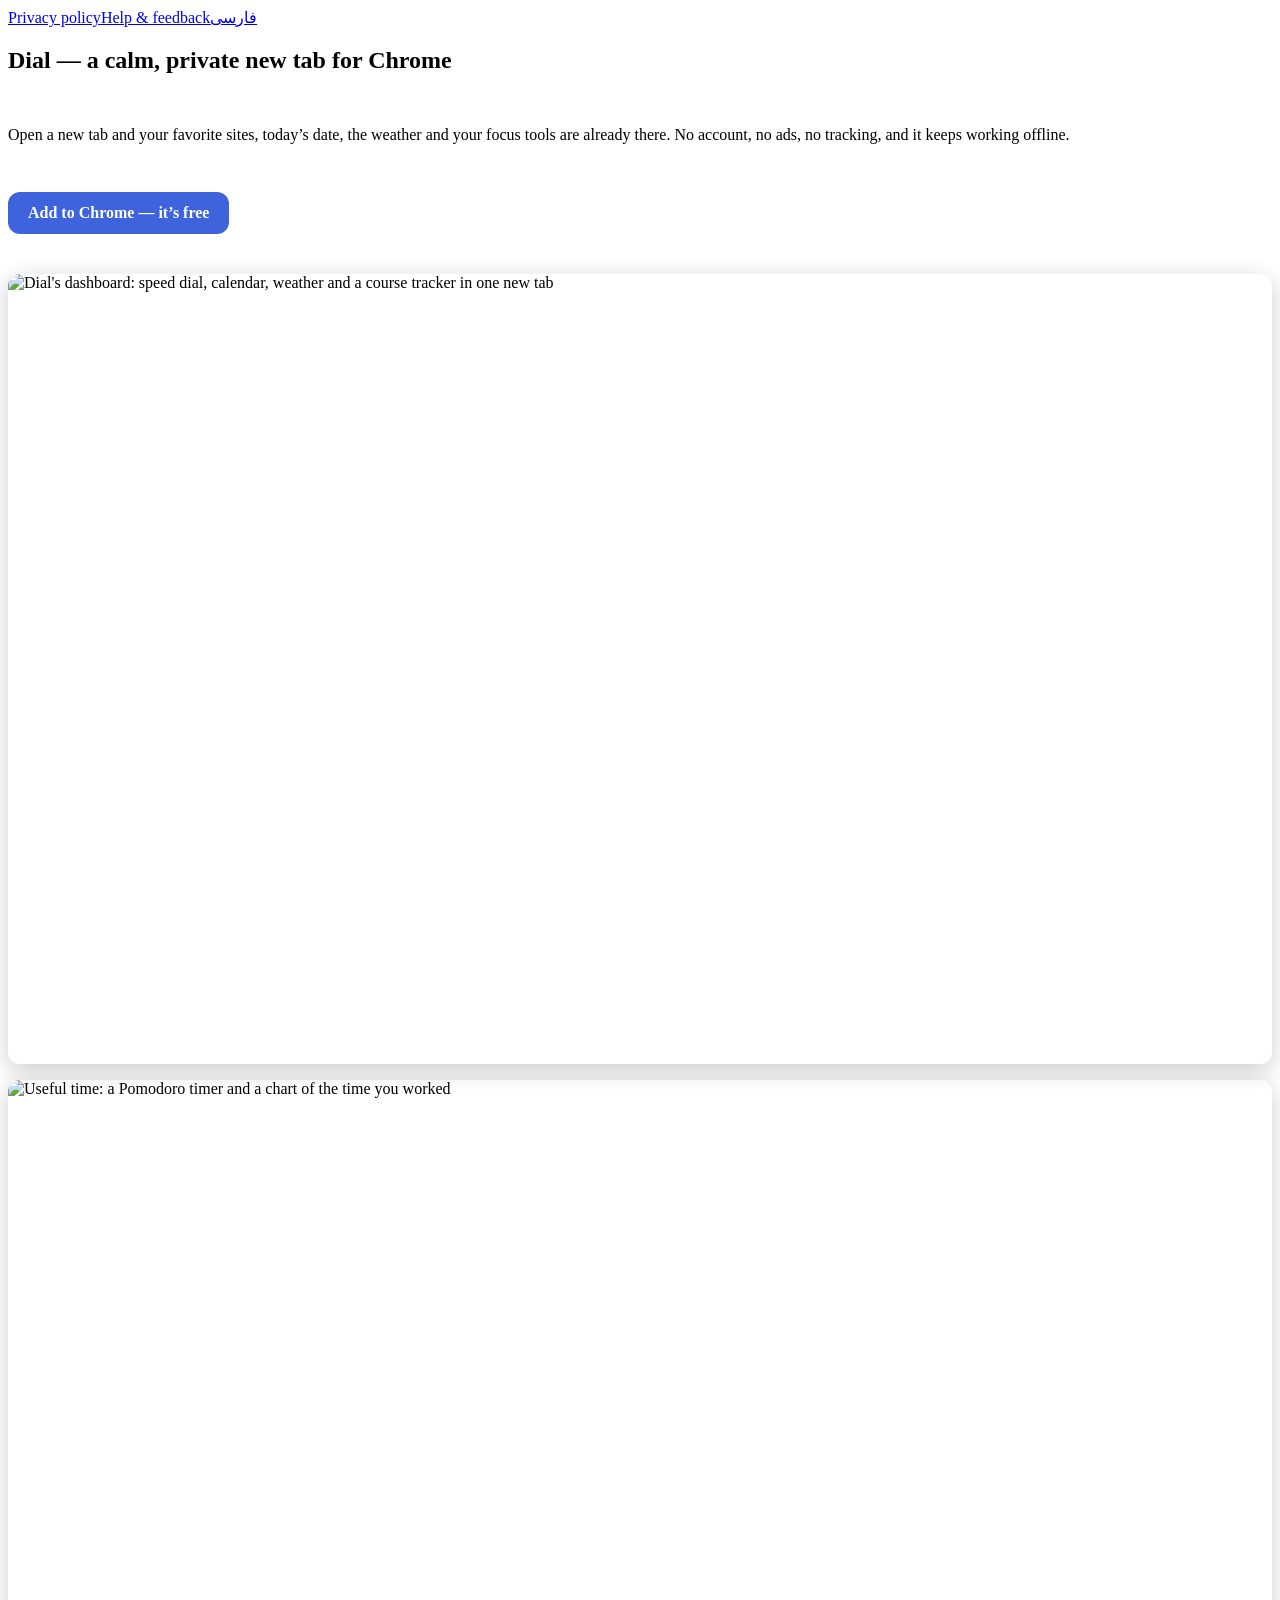
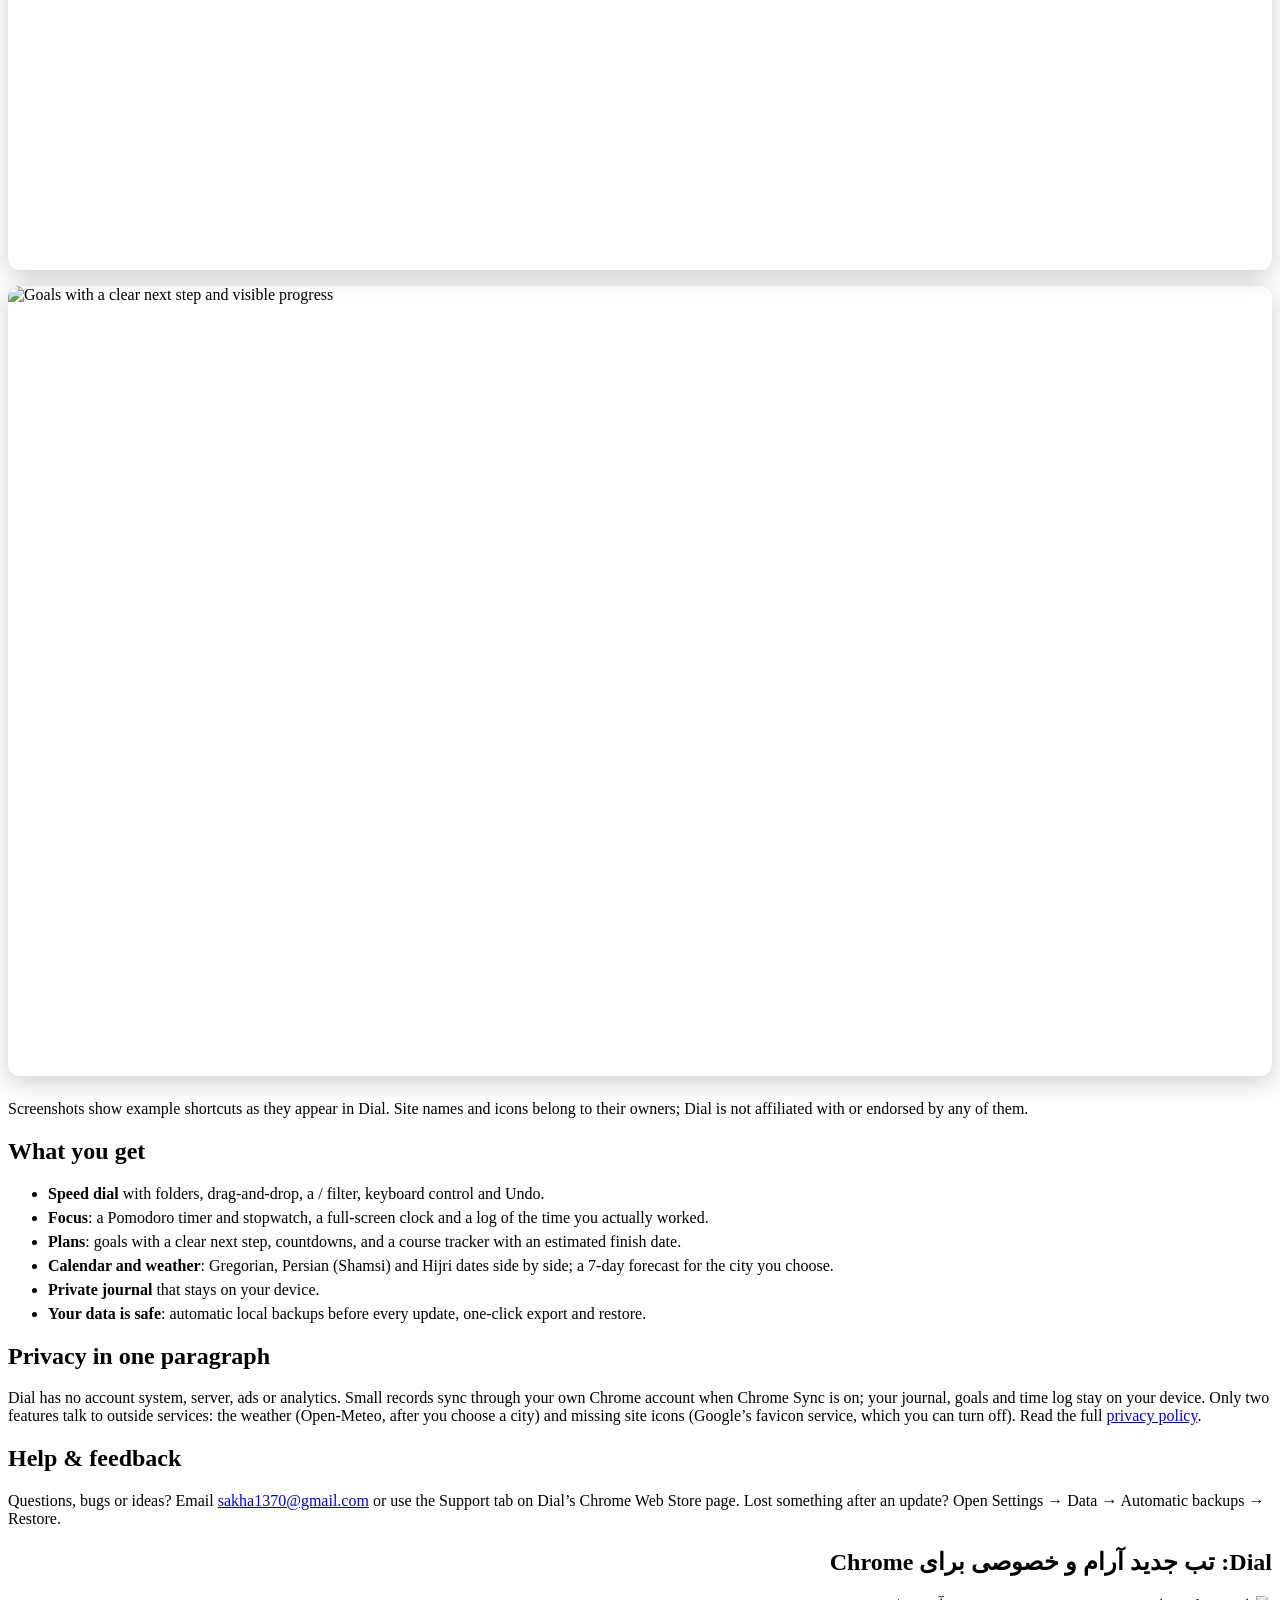
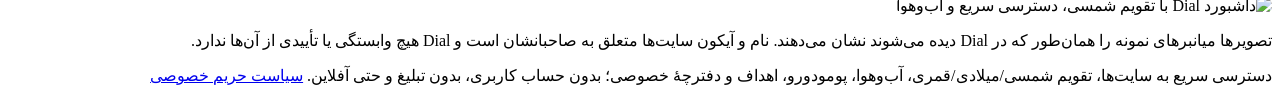
==== index.html @ 86fedadc "Add files via upload" ====
<!doctype html>
<html lang="en"><head><meta charset="utf-8"><meta name="viewport" content="width=device-width, initial-scale=1">
<title>Dial — a calm, private new tab dashboard for Chrome</title>
<meta name="description" content="Dial turns Chrome's new tab into a calm personal dashboard: speed dial, calendar, weather, focus timer, goals and a private journal. No account, no ads, works offline.">
<link rel="stylesheet" href="help.css">
<style>
  .hero { display: grid; gap: 16px; margin-bottom: 8px; }
  .cta { display: inline-block; padding: 12px 20px; border-radius: 12px; background: #3e63dd; color: #fff; font-weight: 600; text-decoration: none; }
  .shots { display: grid; gap: 16px; margin: 24px 0; }
  .shots img { width: 100%; height: auto; border-radius: 12px; box-shadow: 0 6px 24px #0003; }
  ul.features li { margin-bottom: 6px; }
</style></head>
<body><main>
<nav><a href="privacy.html">Privacy policy</a><a href="#help">Help & feedback</a><a href="#fa" lang="fa">فارسی</a></nav>
<section class="hero">
  <h1>Dial — a calm, private new tab for Chrome</h1>
  <p>Open a new tab and your favorite sites, today’s date, the weather and your focus tools are already there. No account, no ads, no tracking, and it keeps working offline.</p>
  <!-- Replace the link below with Dial's Chrome Web Store URL once it is published. -->
  <p><a class="cta" id="install" href="https://chromewebstore.google.com/">Add to Chrome — it’s free</a></p>
</section>
<div class="shots">
  <img src="assets/en/01-dashboard.png" width="1280" height="800" alt="Dial's dashboard: speed dial, calendar, weather and a course tracker in one new tab">
  <img src="assets/en/03-useful-time.png" width="1280" height="800" alt="Useful time: a Pomodoro timer and a chart of the time you worked">
  <img src="assets/en/05-goals.png" width="1280" height="800" alt="Goals with a clear next step and visible progress">
</div>
<p class="muted">Screenshots show example shortcuts as they appear in Dial. Site names and icons belong to their owners; Dial is not affiliated with or endorsed by any of them.</p>
<h2>What you get</h2>
<ul class="features">
  <li><strong>Speed dial</strong> with folders, drag-and-drop, a / filter, keyboard control and Undo.</li>
  <li><strong>Focus</strong>: a Pomodoro timer and stopwatch, a full-screen clock and a log of the time you actually worked.</li>
  <li><strong>Plans</strong>: goals with a clear next step, countdowns, and a course tracker with an estimated finish date.</li>
  <li><strong>Calendar and weather</strong>: Gregorian, Persian (Shamsi) and Hijri dates side by side; a 7-day forecast for the city you choose.</li>
  <li><strong>Private journal</strong> that stays on your device.</li>
  <li><strong>Your data is safe</strong>: automatic local backups before every update, one-click export and restore.</li>
</ul>
<h2>Privacy in one paragraph</h2>
<p>Dial has no account system, server, ads or analytics. Small records sync through your own Chrome account when Chrome Sync is on; your journal, goals and time log stay on your device. Only two features talk to outside services: the weather (Open-Meteo, after you choose a city) and missing site icons (Google’s favicon service, which you can turn off). Read the full <a href="privacy.html">privacy policy</a>.</p>
<h2 id="help">Help & feedback</h2>
<p>Questions, bugs or ideas? Email <a href="mailto:sakha1370@gmail.com">sakha1370@gmail.com</a> or use the Support tab on Dial’s Chrome Web Store page. Lost something after an update? Open Settings → Data → Automatic backups → Restore.</p>
<section id="fa" lang="fa" dir="rtl">
<h2>Dial: تب جدید آرام و خصوصی برای Chrome</h2>
<p><img src="assets/fa/01-dashboard.png" width="1280" height="800" alt="داشبورد Dial با تقویم شمسی، دسترسی سریع و آب‌وهوا" style="width:100%;height:auto;border-radius:12px"></p>
<p class="muted">تصویرها میانبرهای نمونه را همان‌طور که در Dial دیده می‌شوند نشان می‌دهند. نام و آیکون سایت‌ها متعلق به صاحبانشان است و Dial هیچ وابستگی یا تأییدی از آن‌ها ندارد.</p>
<p>دسترسی سریع به سایت‌ها، تقویم شمسی/میلادی/قمری، آب‌وهوا، پومودورو، اهداف و دفترچهٔ خصوصی؛ بدون حساب کاربری، بدون تبلیغ و حتی آفلاین. <a href="privacy.html#fa">سیاست حریم خصوصی</a></p>
</section>
</main></body></html>
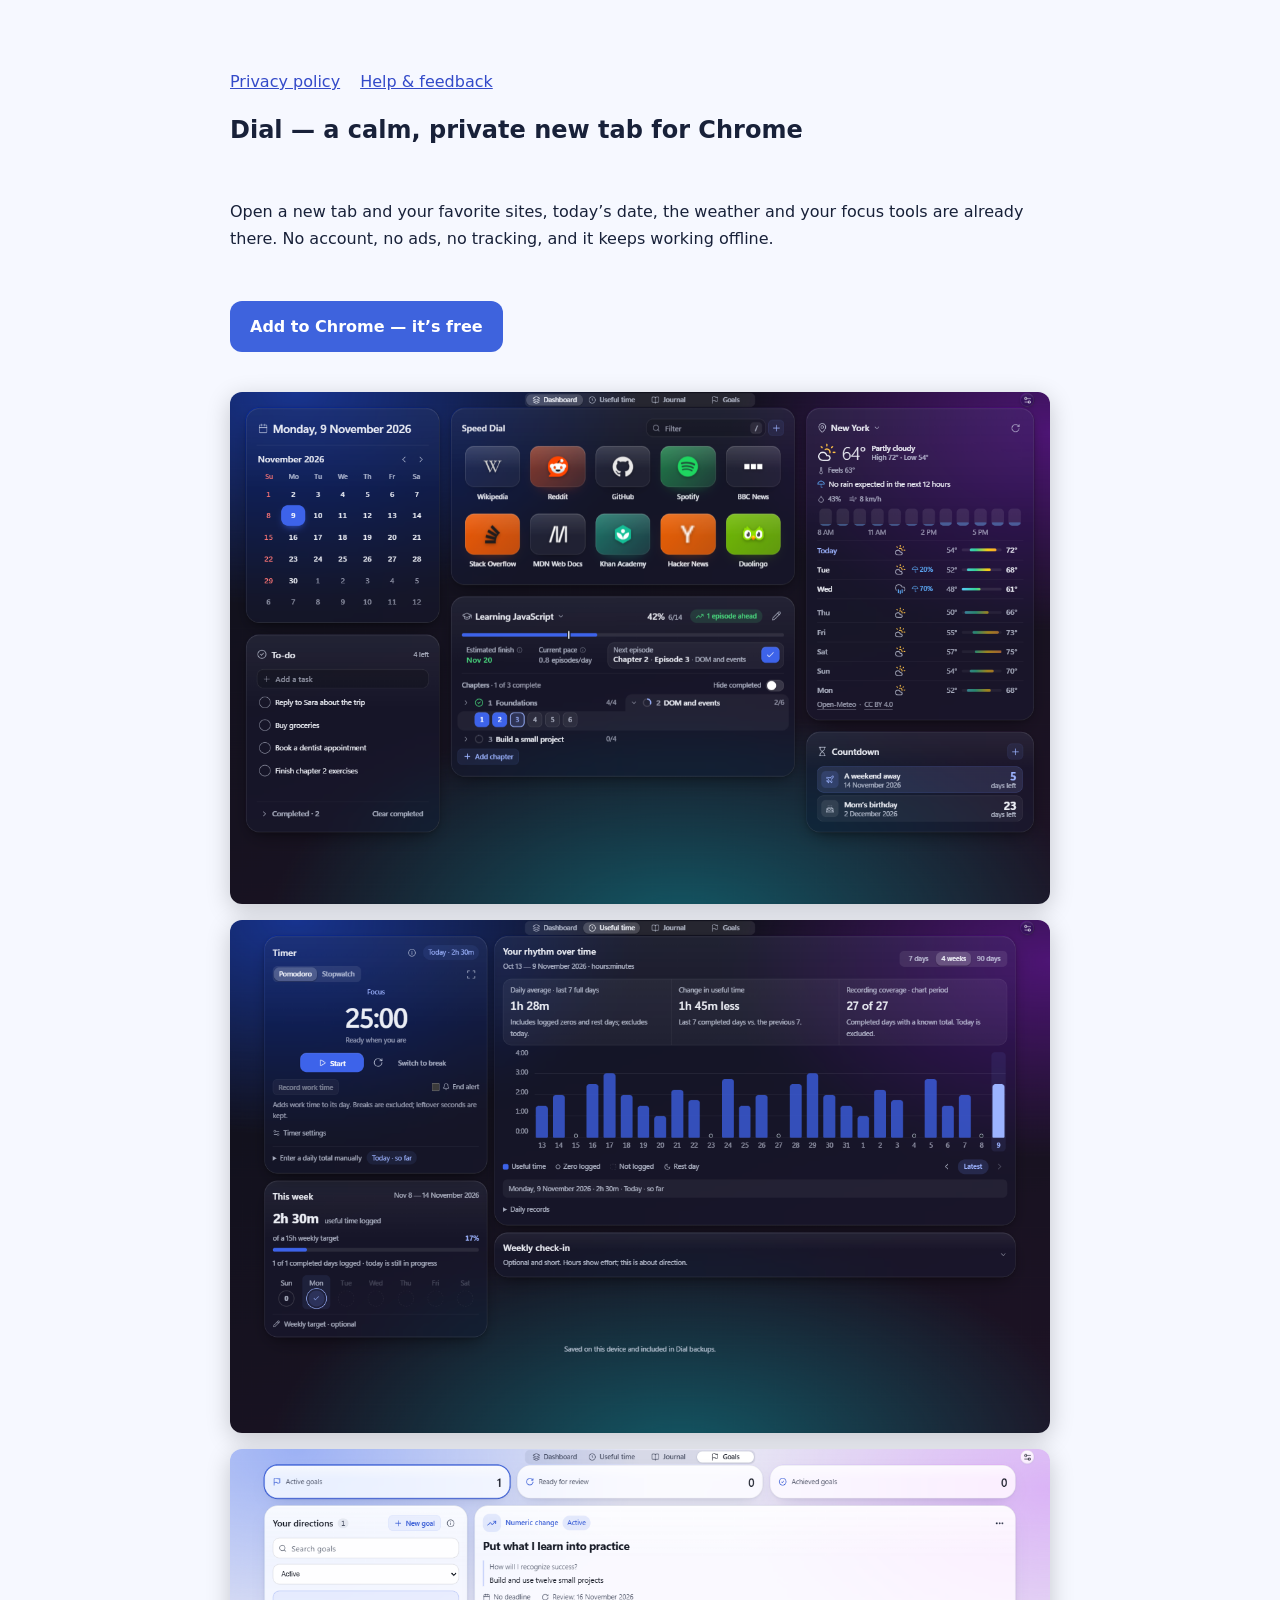
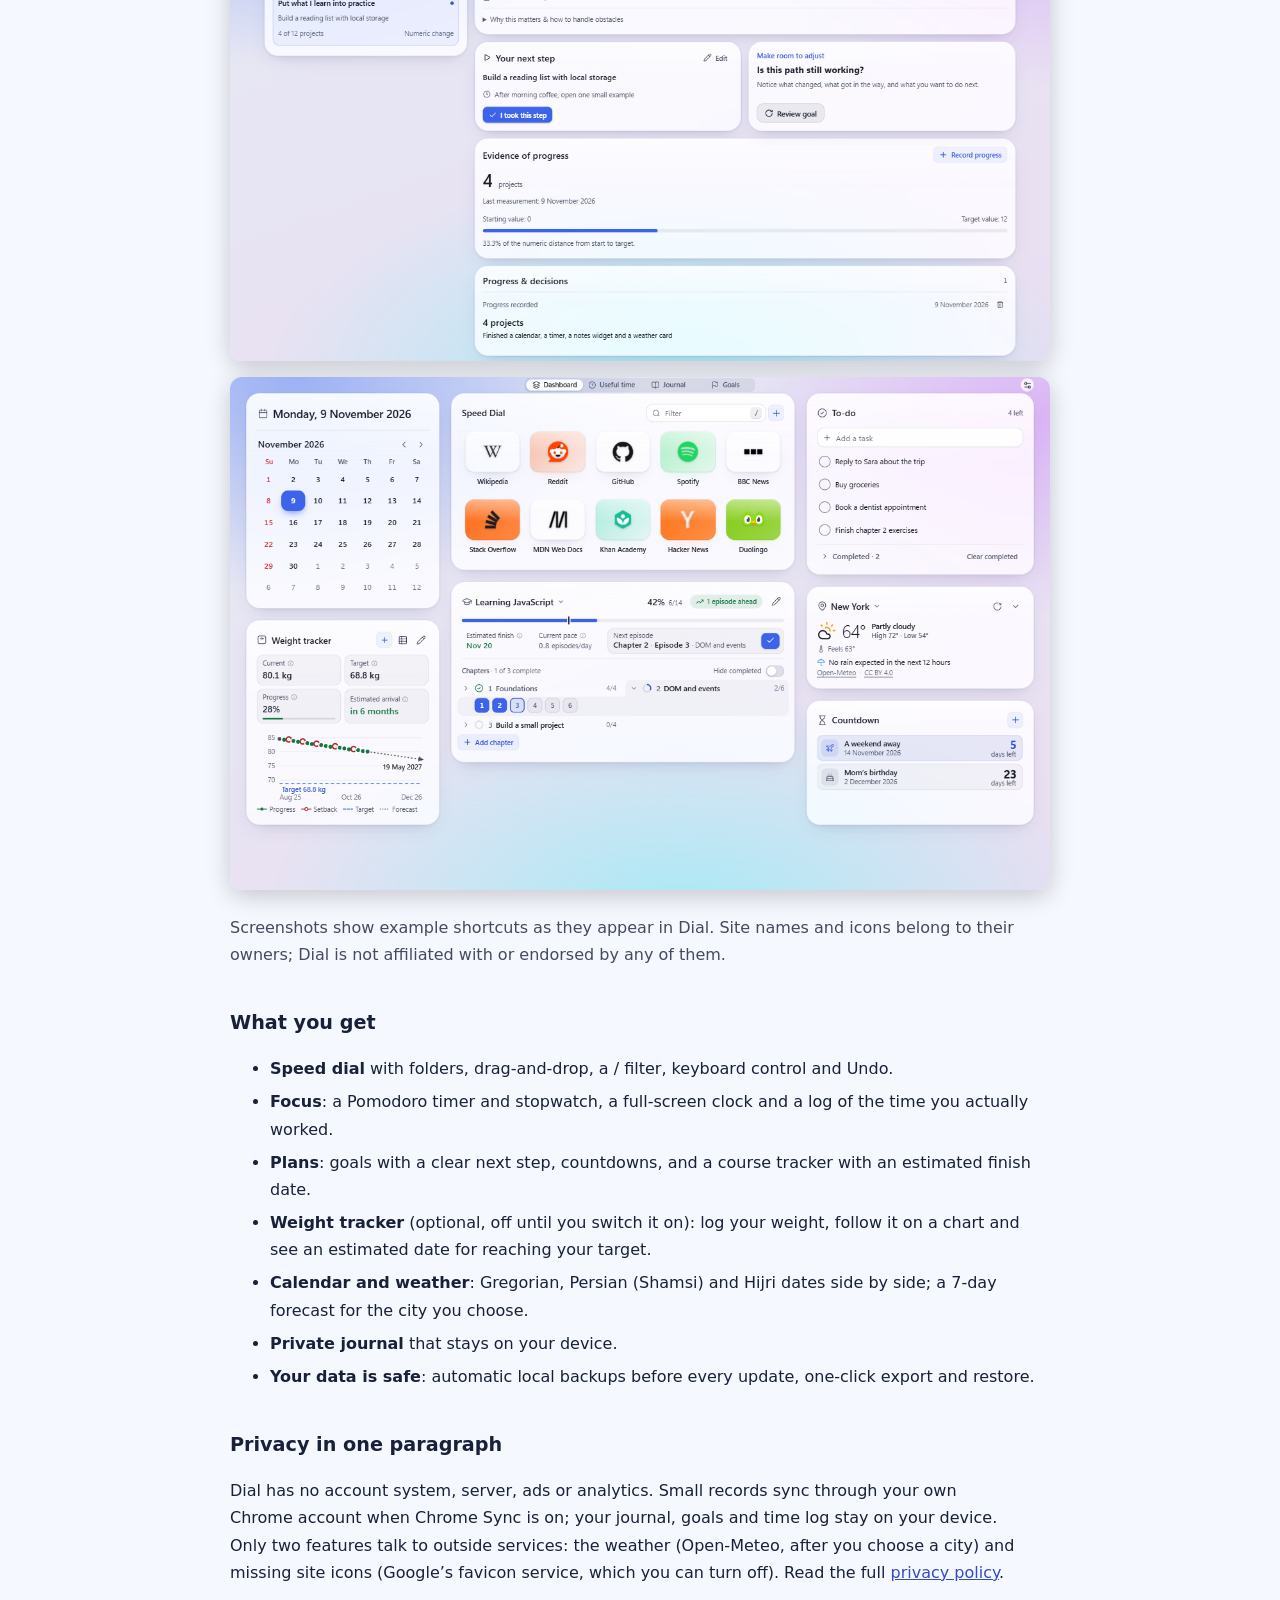
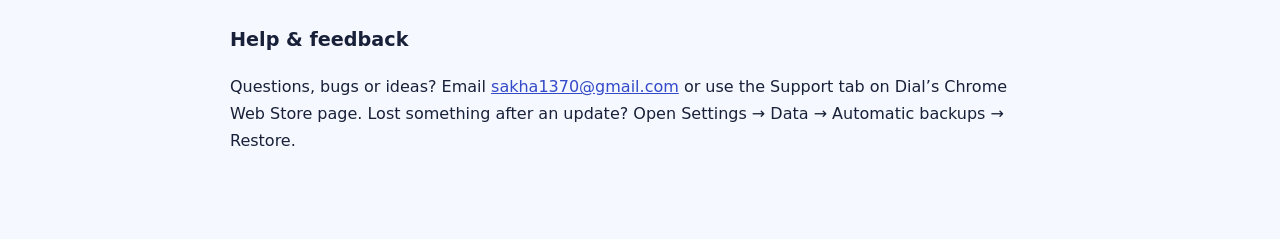
==== commit 31d6807d: "Add files via upload" ====
--- a/index.html
+++ b/index.html
@@ -11,7 +11,7 @@
   ul.features li { margin-bottom: 6px; }
 </style></head>
 <body><main>
-<nav><a href="privacy.html">Privacy policy</a><a href="#help">Help & feedback</a><a href="#fa" lang="fa">فارسی</a></nav>
+<nav><a href="privacy.html">Privacy policy</a><a href="#help">Help & feedback</a></nav>
 <section class="hero">
   <h1>Dial — a calm, private new tab for Chrome</h1>
   <p>Open a new tab and your favorite sites, today’s date, the weather and your focus tools are already there. No account, no ads, no tracking, and it keeps working offline.</p>
@@ -22,6 +22,7 @@
   <img src="assets/en/01-dashboard.png" width="1280" height="800" alt="Dial's dashboard: speed dial, calendar, weather and a course tracker in one new tab">
   <img src="assets/en/03-useful-time.png" width="1280" height="800" alt="Useful time: a Pomodoro timer and a chart of the time you worked">
   <img src="assets/en/05-goals.png" width="1280" height="800" alt="Goals with a clear next step and visible progress">
+  <img src="assets/en/06-weight.png" width="1280" height="800" alt="The optional weight tracker on the dashboard: current weight, target, progress and a chart with an estimated arrival date">
 </div>
 <p class="muted">Screenshots show example shortcuts as they appear in Dial. Site names and icons belong to their owners; Dial is not affiliated with or endorsed by any of them.</p>
 <h2>What you get</h2>
@@ -29,6 +30,7 @@
   <li><strong>Speed dial</strong> with folders, drag-and-drop, a / filter, keyboard control and Undo.</li>
   <li><strong>Focus</strong>: a Pomodoro timer and stopwatch, a full-screen clock and a log of the time you actually worked.</li>
   <li><strong>Plans</strong>: goals with a clear next step, countdowns, and a course tracker with an estimated finish date.</li>
+  <li><strong>Weight tracker</strong> (optional, off until you switch it on): log your weight, follow it on a chart and see an estimated date for reaching your target.</li>
   <li><strong>Calendar and weather</strong>: Gregorian, Persian (Shamsi) and Hijri dates side by side; a 7-day forecast for the city you choose.</li>
   <li><strong>Private journal</strong> that stays on your device.</li>
   <li><strong>Your data is safe</strong>: automatic local backups before every update, one-click export and restore.</li>
@@ -37,10 +39,4 @@
 <p>Dial has no account system, server, ads or analytics. Small records sync through your own Chrome account when Chrome Sync is on; your journal, goals and time log stay on your device. Only two features talk to outside services: the weather (Open-Meteo, after you choose a city) and missing site icons (Google’s favicon service, which you can turn off). Read the full <a href="privacy.html">privacy policy</a>.</p>
 <h2 id="help">Help & feedback</h2>
 <p>Questions, bugs or ideas? Email <a href="mailto:sakha1370@gmail.com">sakha1370@gmail.com</a> or use the Support tab on Dial’s Chrome Web Store page. Lost something after an update? Open Settings → Data → Automatic backups → Restore.</p>
-<section id="fa" lang="fa" dir="rtl">
-<h2>Dial: تب جدید آرام و خصوصی برای Chrome</h2>
-<p><img src="assets/fa/01-dashboard.png" width="1280" height="800" alt="داشبورد Dial با تقویم شمسی، دسترسی سریع و آب‌وهوا" style="width:100%;height:auto;border-radius:12px"></p>
-<p class="muted">تصویرها میانبرهای نمونه را همان‌طور که در Dial دیده می‌شوند نشان می‌دهند. نام و آیکون سایت‌ها متعلق به صاحبانشان است و Dial هیچ وابستگی یا تأییدی از آن‌ها ندارد.</p>
-<p>دسترسی سریع به سایت‌ها، تقویم شمسی/میلادی/قمری، آب‌وهوا، پومودورو، اهداف و دفترچهٔ خصوصی؛ بدون حساب کاربری، بدون تبلیغ و حتی آفلاین. <a href="privacy.html#fa">سیاست حریم خصوصی</a></p>
-</section>
 </main></body></html>
--- a/help.css
+++ b/help.css
@@ -0,0 +1,12 @@
+:root { color-scheme: light dark; font: 16px/1.7 system-ui, sans-serif; }
+body { margin: 0; background: light-dark(#f6f8ff, #141825); color: light-dark(#182139, #e4eaff); }
+main { max-width: 820px; margin: 40px auto; padding: 28px; }
+h1 { line-height: 1.3; } h2 { font-size: 1.2rem; margin-top: 2em; }
+a { color: light-dark(#334ac9, #a6b4ff); } p, li { max-width: 78ch; }
+button, .button { display: inline-block; padding: 10px 16px; border: 1px solid currentColor; border-radius: 10px; background: transparent; color: inherit; font: inherit; cursor: pointer; text-decoration: none; }
+:focus-visible { outline: 3px solid #8296ff; outline-offset: 4px; }
+pre { white-space: pre-wrap; overflow-wrap: anywhere; padding: 16px; border: 1px solid #8888; border-radius: 12px; }
+.hidden { display: none; } .muted { opacity: .8; } nav { display: flex; gap: 20px; flex-wrap: wrap; }
+@font-face { font-family: Vazirmatn; src: url('fonts/Vazirmatn-NL-wght.woff2'); font-display: swap; }
+[lang=fa] { font-family: Vazirmatn, system-ui, sans-serif; }
+@media (max-width: 600px) { main { margin: 0; padding: 24px; } }
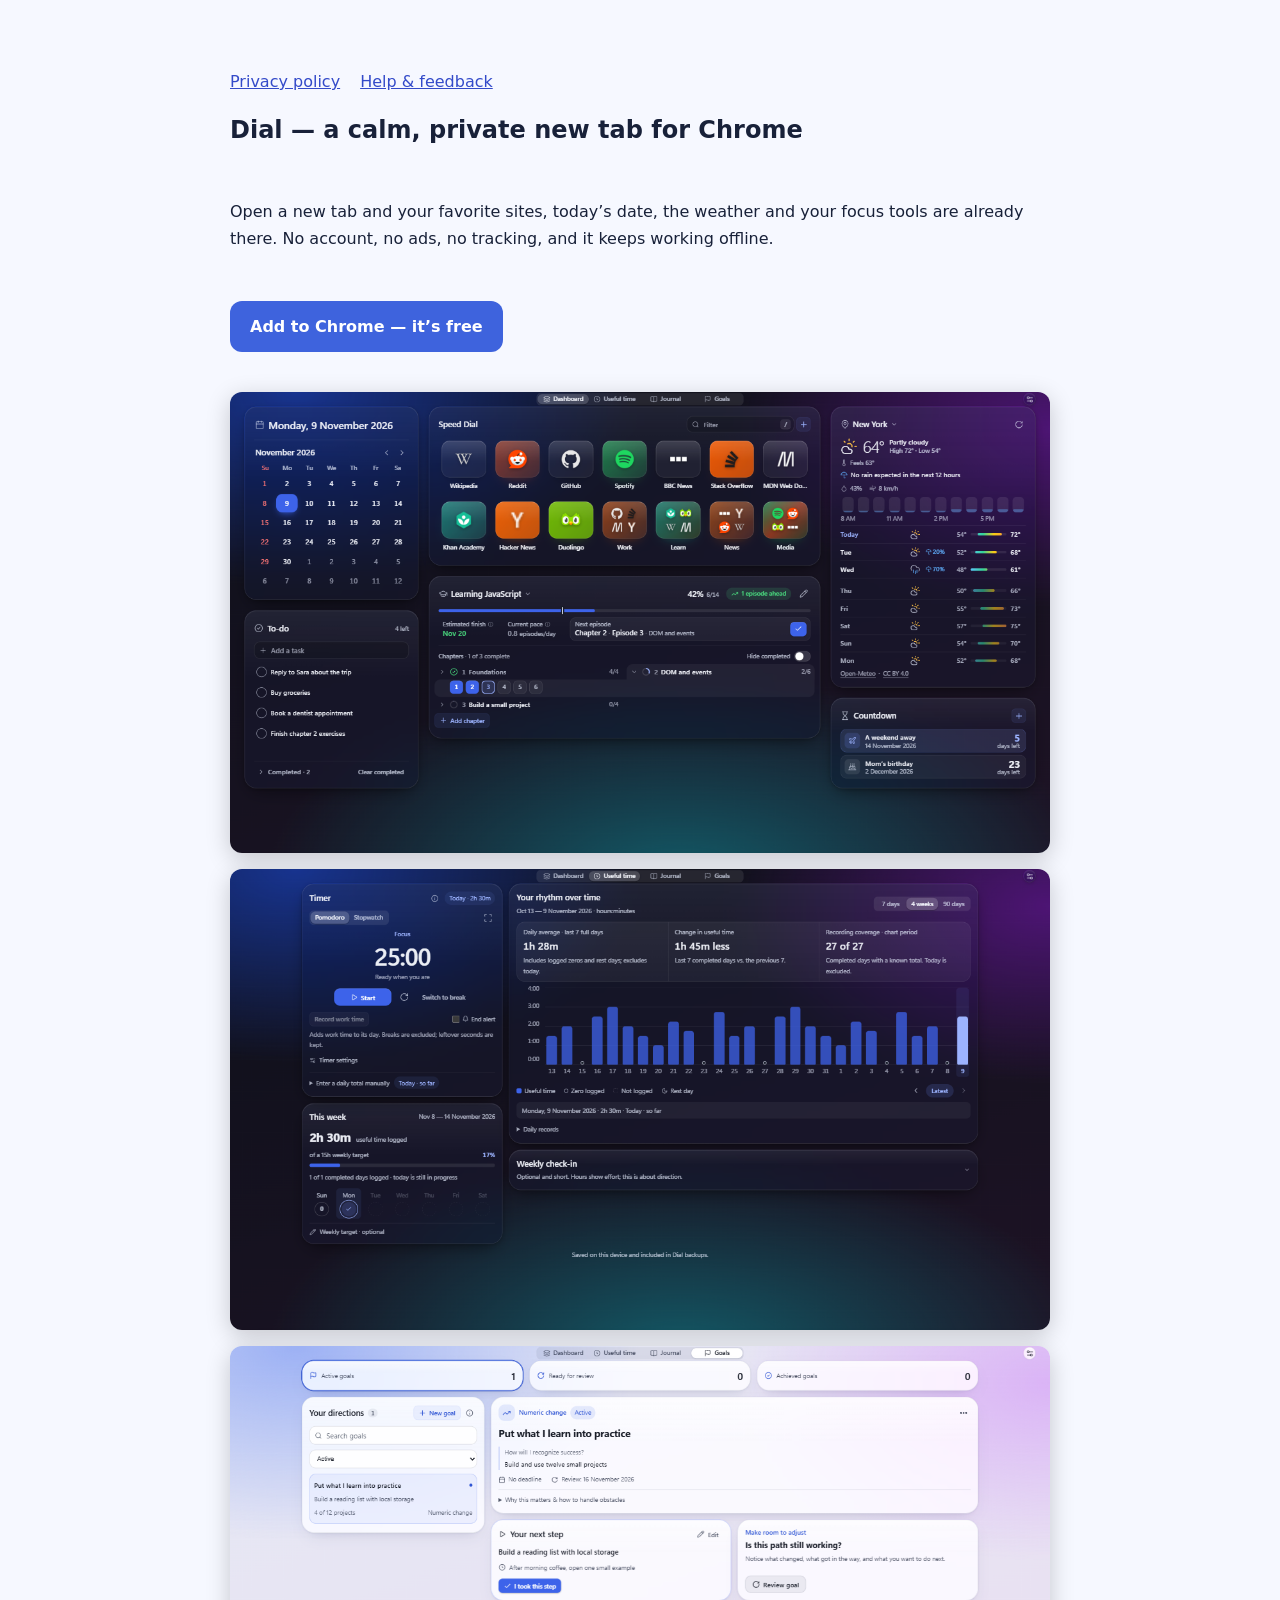
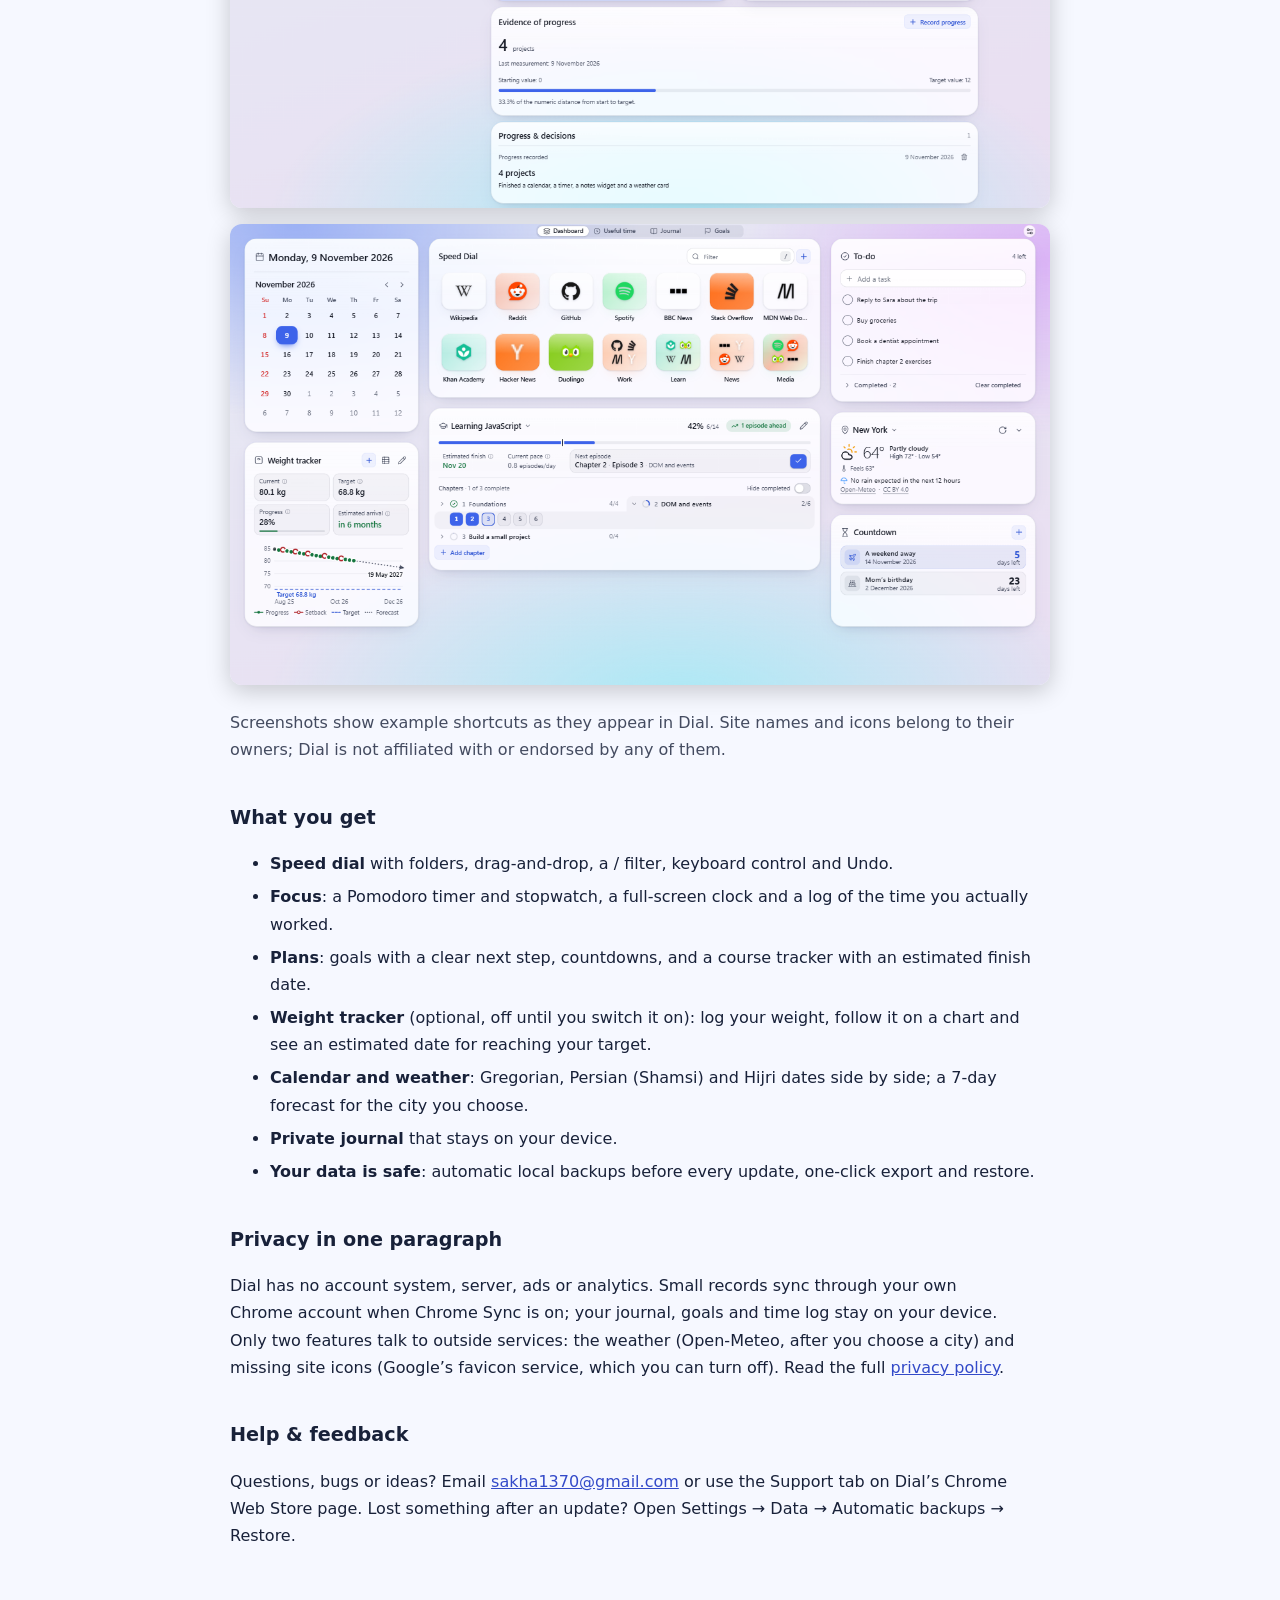
==== commit 918d4f3f: "Add files via upload" ====
--- a/index.html
+++ b/index.html
@@ -19,10 +19,10 @@
   <p><a class="cta" id="install" href="https://chromewebstore.google.com/">Add to Chrome — it’s free</a></p>
 </section>
 <div class="shots">
-  <img src="assets/en/01-dashboard.png" width="1280" height="800" alt="Dial's dashboard: speed dial, calendar, weather and a course tracker in one new tab">
-  <img src="assets/en/03-useful-time.png" width="1280" height="800" alt="Useful time: a Pomodoro timer and a chart of the time you worked">
-  <img src="assets/en/05-goals.png" width="1280" height="800" alt="Goals with a clear next step and visible progress">
-  <img src="assets/en/06-weight.png" width="1280" height="800" alt="The optional weight tracker on the dashboard: current weight, target, progress and a chart with an estimated arrival date">
+  <img src="assets/en/01-dashboard.png" width="1280" height="720" alt="Dial's dashboard: speed dial, calendar, weather and a course tracker in one new tab">
+  <img src="assets/en/03-useful-time.png" width="1280" height="720" alt="Useful time: a Pomodoro timer and a chart of the time you worked">
+  <img src="assets/en/05-goals.png" width="1280" height="720" alt="Goals with a clear next step and visible progress">
+  <img src="assets/en/06-weight.png" width="1280" height="720" alt="The optional weight tracker on the dashboard: current weight, target, progress and a chart with an estimated arrival date">
 </div>
 <p class="muted">Screenshots show example shortcuts as they appear in Dial. Site names and icons belong to their owners; Dial is not affiliated with or endorsed by any of them.</p>
 <h2>What you get</h2>
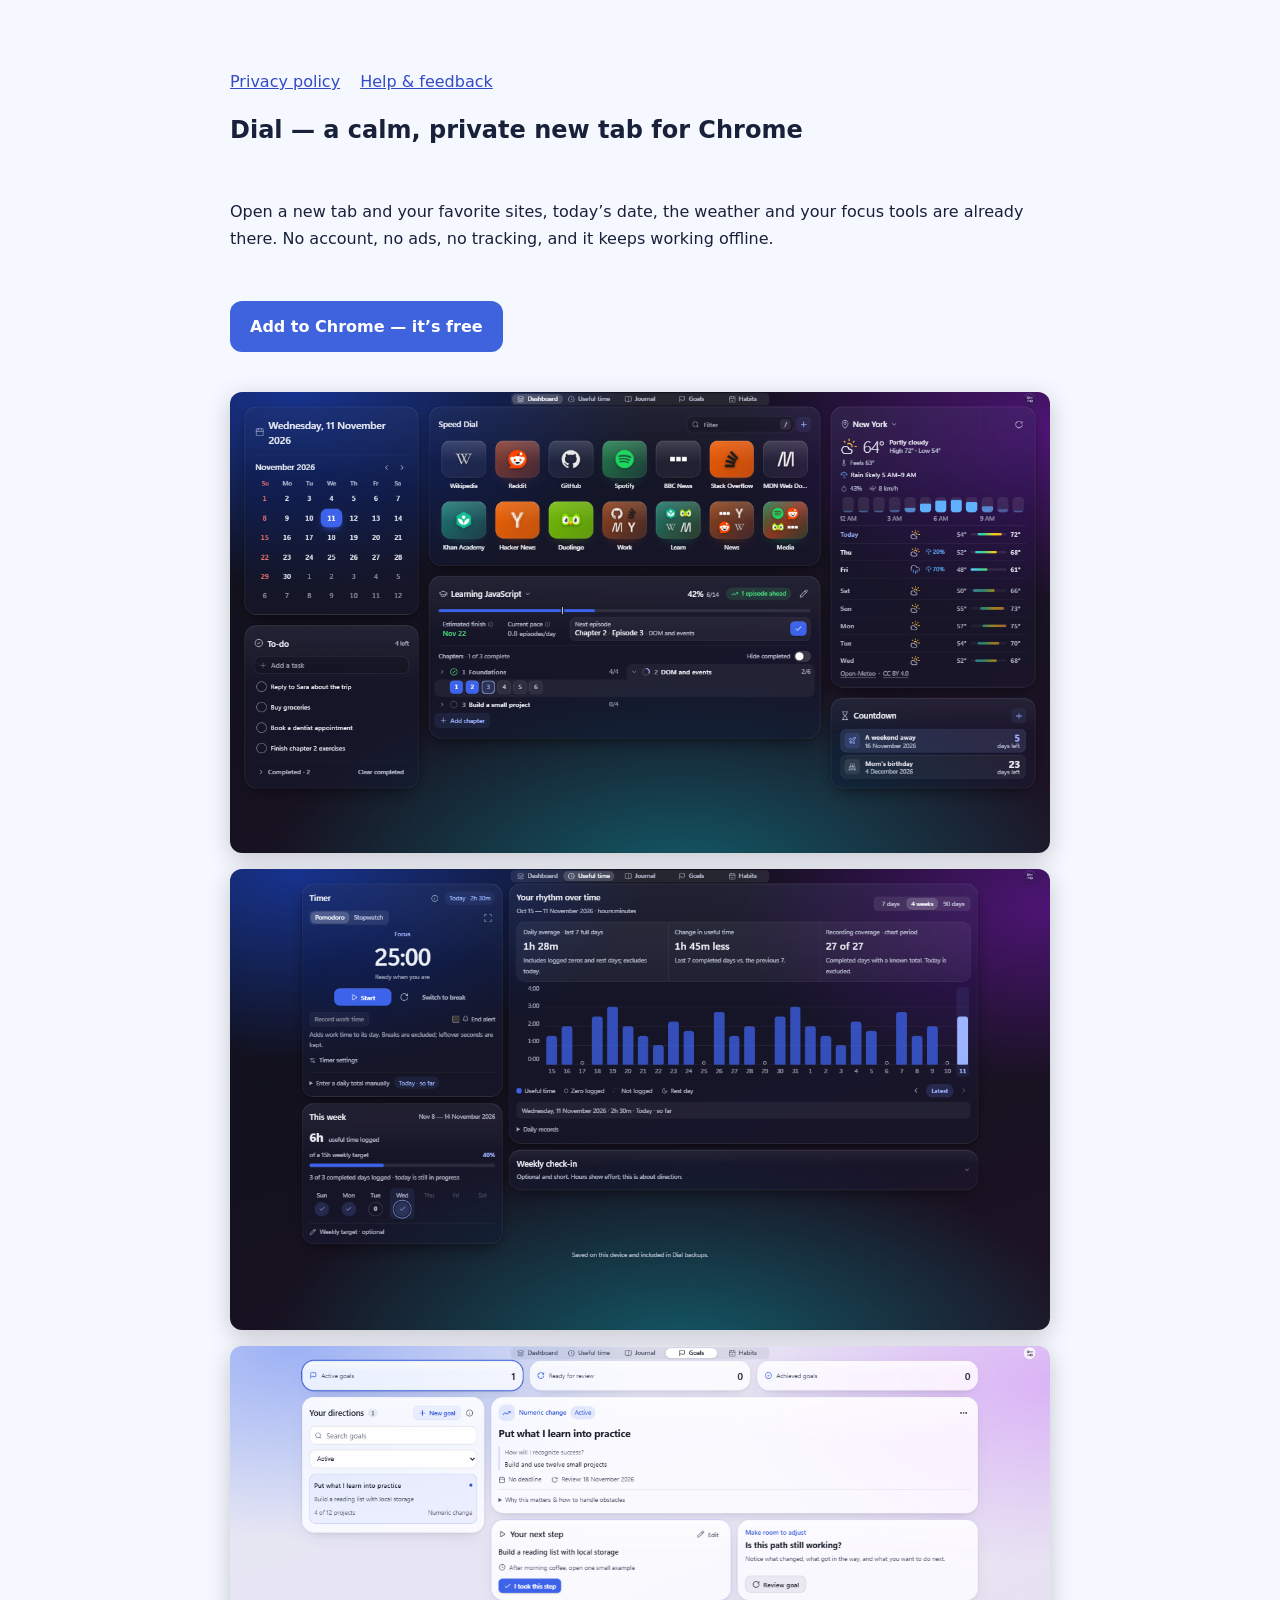
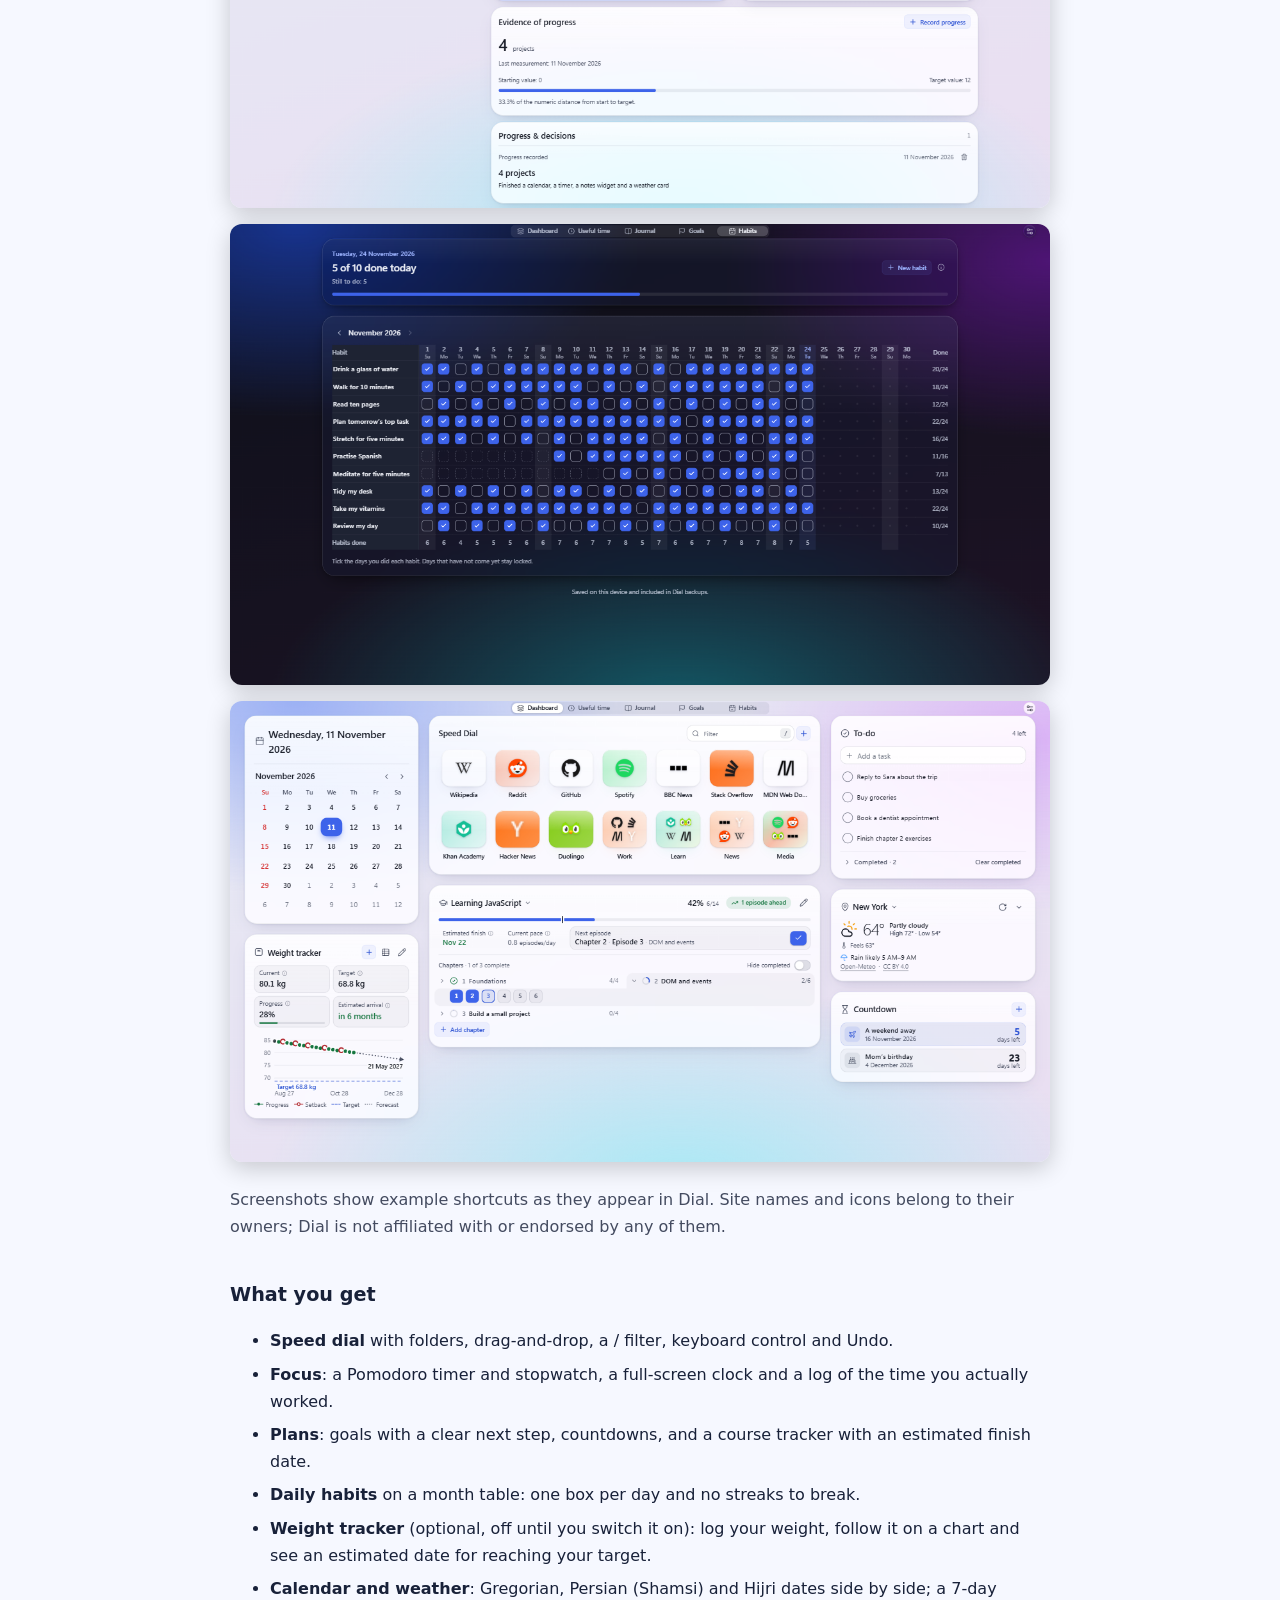
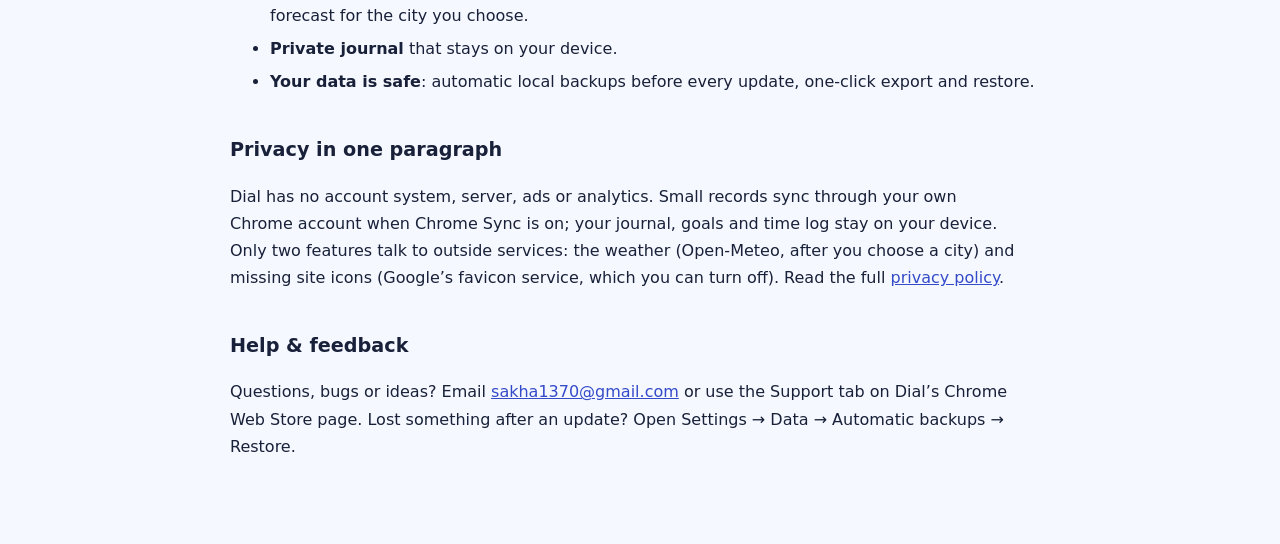
==== commit 6f543c8c: "Add files via upload" ====
--- a/index.html
+++ b/index.html
@@ -22,6 +22,7 @@
   <img src="assets/en/01-dashboard.png" width="1280" height="720" alt="Dial's dashboard: speed dial, calendar, weather and a course tracker in one new tab">
   <img src="assets/en/03-useful-time.png" width="1280" height="720" alt="Useful time: a Pomodoro timer and a chart of the time you worked">
   <img src="assets/en/05-goals.png" width="1280" height="720" alt="Goals with a clear next step and visible progress">
+  <img src="assets/en/07-habits.png" width="1280" height="720" alt="Habits: a month table with a box for each day, and no streaks to break">
   <img src="assets/en/06-weight.png" width="1280" height="720" alt="The optional weight tracker on the dashboard: current weight, target, progress and a chart with an estimated arrival date">
 </div>
 <p class="muted">Screenshots show example shortcuts as they appear in Dial. Site names and icons belong to their owners; Dial is not affiliated with or endorsed by any of them.</p>
@@ -30,6 +31,7 @@
   <li><strong>Speed dial</strong> with folders, drag-and-drop, a / filter, keyboard control and Undo.</li>
   <li><strong>Focus</strong>: a Pomodoro timer and stopwatch, a full-screen clock and a log of the time you actually worked.</li>
   <li><strong>Plans</strong>: goals with a clear next step, countdowns, and a course tracker with an estimated finish date.</li>
+  <li><strong>Daily habits</strong> on a month table: one box per day and no streaks to break.</li>
   <li><strong>Weight tracker</strong> (optional, off until you switch it on): log your weight, follow it on a chart and see an estimated date for reaching your target.</li>
   <li><strong>Calendar and weather</strong>: Gregorian, Persian (Shamsi) and Hijri dates side by side; a 7-day forecast for the city you choose.</li>
   <li><strong>Private journal</strong> that stays on your device.</li>
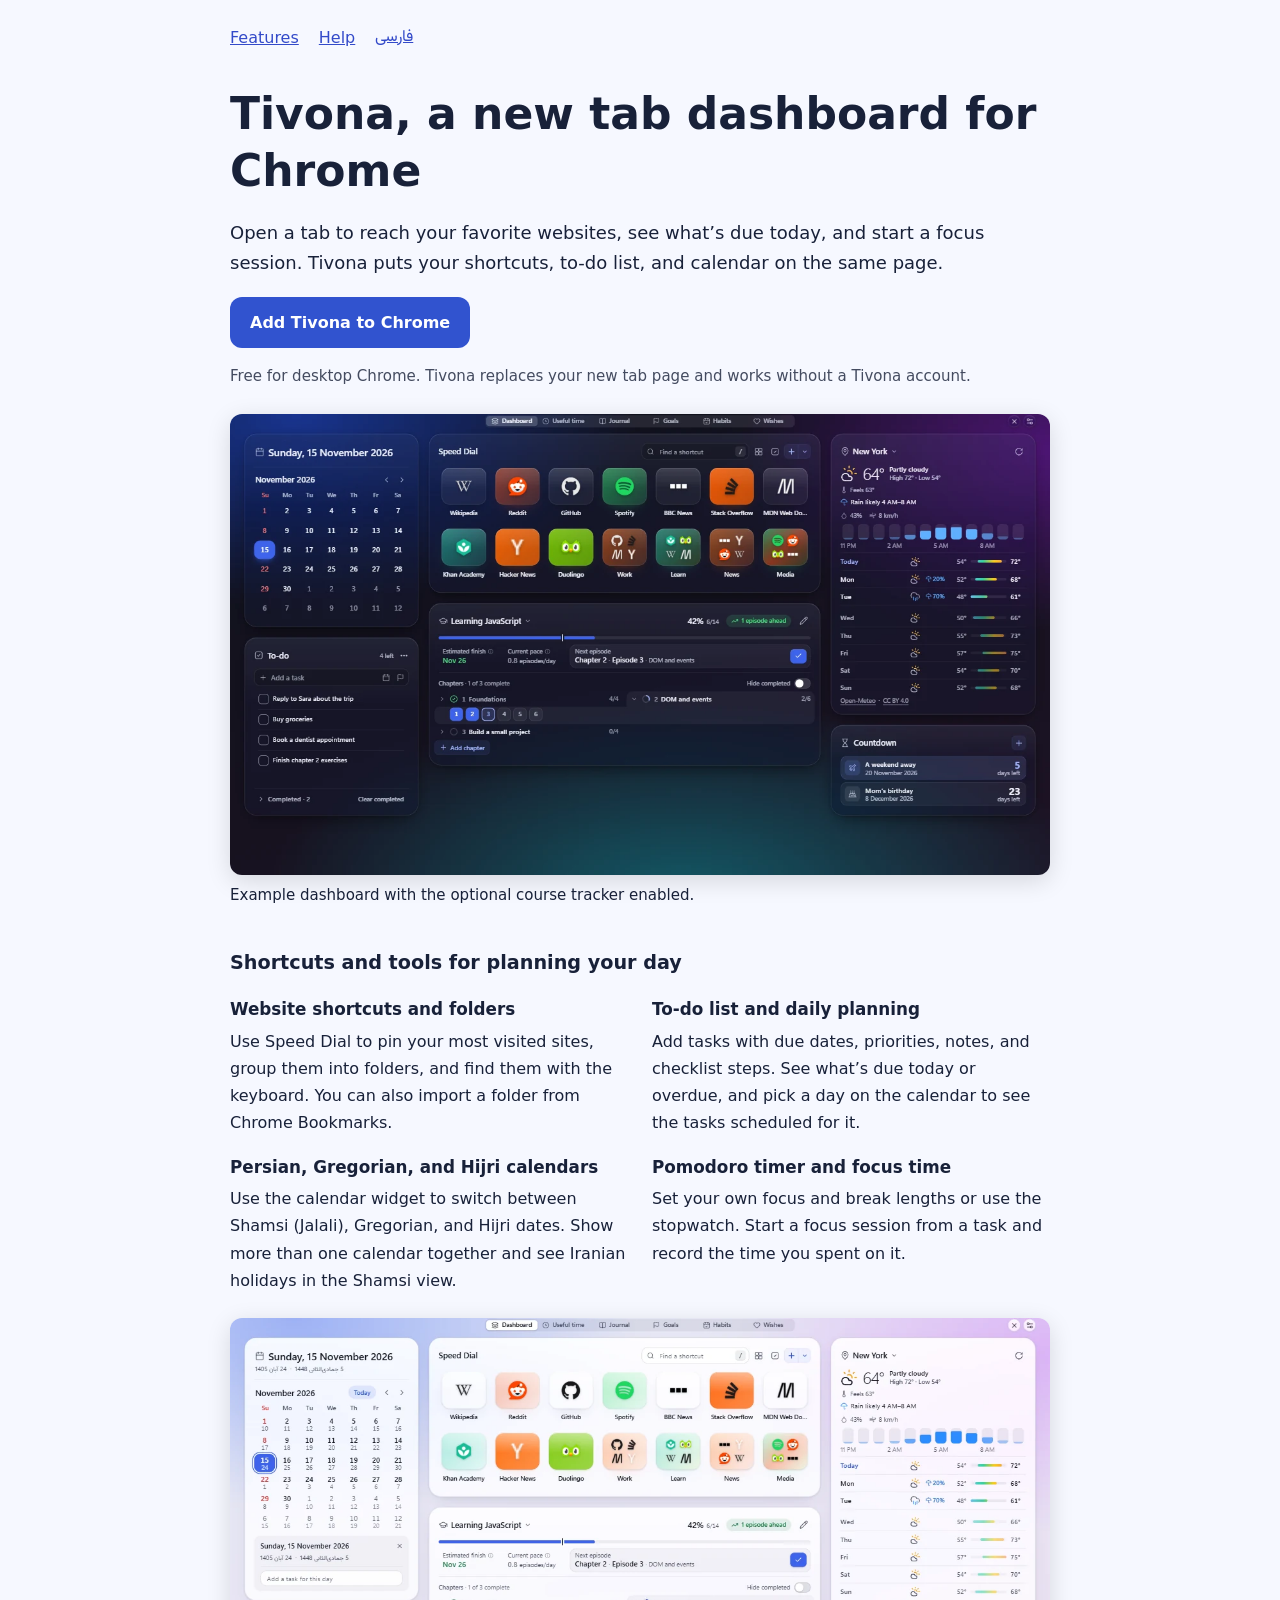
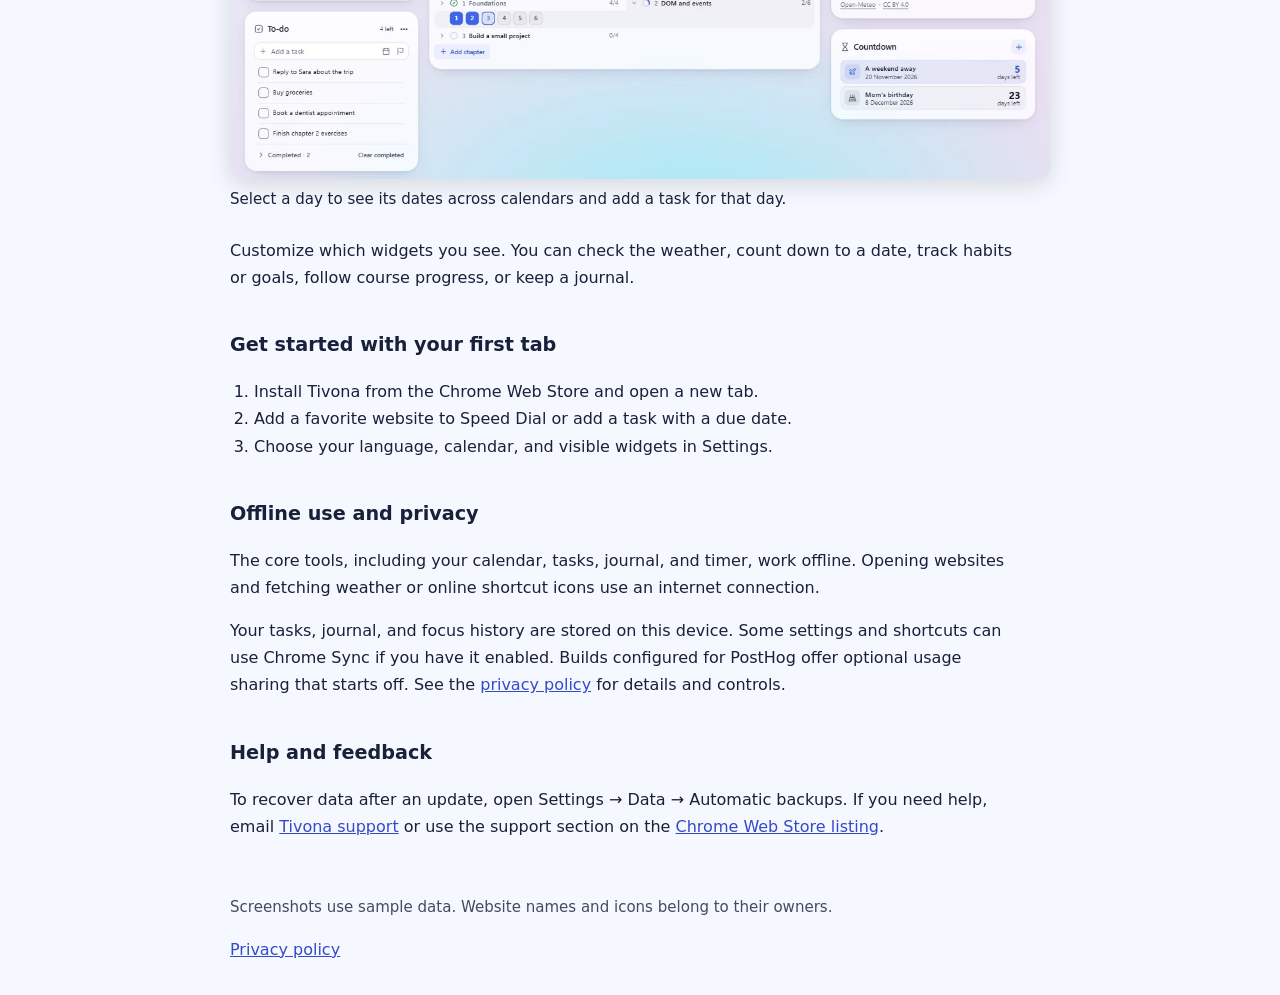
==== commit 9214c613: "Add files via upload" ====
--- a/index.html
+++ b/index.html
@@ -1,44 +1,112 @@
 <!doctype html>
-<html lang="en"><head><meta charset="utf-8"><meta name="viewport" content="width=device-width, initial-scale=1">
-<title>Dial — a calm, private new tab dashboard for Chrome</title>
-<meta name="description" content="Dial turns Chrome's new tab into a calm personal dashboard: speed dial, calendar, weather, focus timer, goals and a private journal. No account, no ads, works offline.">
-<link rel="stylesheet" href="help.css">
-<style>
-  .hero { display: grid; gap: 16px; margin-bottom: 8px; }
-  .cta { display: inline-block; padding: 12px 20px; border-radius: 12px; background: #3e63dd; color: #fff; font-weight: 600; text-decoration: none; }
-  .shots { display: grid; gap: 16px; margin: 24px 0; }
-  .shots img { width: 100%; height: auto; border-radius: 12px; box-shadow: 0 6px 24px #0003; }
-  ul.features li { margin-bottom: 6px; }
-</style></head>
-<body><main>
-<nav><a href="privacy.html">Privacy policy</a><a href="#help">Help & feedback</a></nav>
-<section class="hero">
-  <h1>Dial — a calm, private new tab for Chrome</h1>
-  <p>Open a new tab and your favorite sites, today’s date, the weather and your focus tools are already there. No account, no ads, no tracking, and it keeps working offline.</p>
-  <!-- Replace the link below with Dial's Chrome Web Store URL once it is published. -->
-  <p><a class="cta" id="install" href="https://chromewebstore.google.com/">Add to Chrome — it’s free</a></p>
-</section>
-<div class="shots">
-  <img src="assets/en/01-dashboard.png" width="1280" height="720" alt="Dial's dashboard: speed dial, calendar, weather and a course tracker in one new tab">
-  <img src="assets/en/03-useful-time.png" width="1280" height="720" alt="Useful time: a Pomodoro timer and a chart of the time you worked">
-  <img src="assets/en/05-goals.png" width="1280" height="720" alt="Goals with a clear next step and visible progress">
-  <img src="assets/en/07-habits.png" width="1280" height="720" alt="Habits: a month table with a box for each day, and no streaks to break">
-  <img src="assets/en/06-weight.png" width="1280" height="720" alt="The optional weight tracker on the dashboard: current weight, target, progress and a chart with an estimated arrival date">
-</div>
-<p class="muted">Screenshots show example shortcuts as they appear in Dial. Site names and icons belong to their owners; Dial is not affiliated with or endorsed by any of them.</p>
-<h2>What you get</h2>
-<ul class="features">
-  <li><strong>Speed dial</strong> with folders, drag-and-drop, a / filter, keyboard control and Undo.</li>
-  <li><strong>Focus</strong>: a Pomodoro timer and stopwatch, a full-screen clock and a log of the time you actually worked.</li>
-  <li><strong>Plans</strong>: goals with a clear next step, countdowns, and a course tracker with an estimated finish date.</li>
-  <li><strong>Daily habits</strong> on a month table: one box per day and no streaks to break.</li>
-  <li><strong>Weight tracker</strong> (optional, off until you switch it on): log your weight, follow it on a chart and see an estimated date for reaching your target.</li>
-  <li><strong>Calendar and weather</strong>: Gregorian, Persian (Shamsi) and Hijri dates side by side; a 7-day forecast for the city you choose.</li>
-  <li><strong>Private journal</strong> that stays on your device.</li>
-  <li><strong>Your data is safe</strong>: automatic local backups before every update, one-click export and restore.</li>
-</ul>
-<h2>Privacy in one paragraph</h2>
-<p>Dial has no account system, server, ads or analytics. Small records sync through your own Chrome account when Chrome Sync is on; your journal, goals and time log stay on your device. Only two features talk to outside services: the weather (Open-Meteo, after you choose a city) and missing site icons (Google’s favicon service, which you can turn off). Read the full <a href="privacy.html">privacy policy</a>.</p>
-<h2 id="help">Help & feedback</h2>
-<p>Questions, bugs or ideas? Email <a href="mailto:sakha1370@gmail.com">sakha1370@gmail.com</a> or use the Support tab on Dial’s Chrome Web Store page. Lost something after an update? Open Settings → Data → Automatic backups → Restore.</p>
-</main></body></html>
+<html lang="en">
+<head>
+  <meta charset="utf-8">
+  <meta name="viewport" content="width=device-width, initial-scale=1">
+  <title>Tivona – Chrome New Tab Dashboard &amp; Daily Planner</title>
+  <meta name="description" content="Plan your day in every Chrome new tab. Tivona brings together website shortcuts, a to-do list, a calendar with Persian dates, and a Pomodoro timer.">
+  <link rel="canonical" href="https://sakha1370.github.io/dial/">
+  <link rel="alternate" hreflang="en" href="https://sakha1370.github.io/dial/">
+  <link rel="alternate" hreflang="fa" href="https://sakha1370.github.io/dial/fa/">
+  <link rel="alternate" hreflang="x-default" href="https://sakha1370.github.io/dial/">
+  <meta property="og:type" content="website">
+  <meta property="og:site_name" content="Tivona">
+  <meta property="og:locale" content="en_US">
+  <meta property="og:title" content="Tivona – Chrome New Tab Dashboard &amp; Daily Planner">
+  <meta property="og:description" content="Open a Chrome tab to find your site shortcuts, today’s tasks, calendar, and Pomodoro timer.">
+  <meta property="og:url" content="https://sakha1370.github.io/dial/">
+  <meta property="og:image" content="https://sakha1370.github.io/dial/assets/en/dashboard.webp">
+  <meta property="og:image:alt" content="Tivona’s Chrome dashboard with shortcut tiles, a monthly calendar, and a to-do list">
+  <meta name="twitter:card" content="summary_large_image">
+  <link rel="icon" type="image/png" href="assets/tivona-icon.png">
+  <link rel="stylesheet" href="help.css">
+  <link rel="stylesheet" href="landing.css">
+  <script type="application/ld+json">
+  {
+    "@context": "https://schema.org",
+    "@type": "SoftwareApplication",
+    "name": "Tivona",
+    "url": "https://sakha1370.github.io/dial/",
+    "description": "A Chrome new tab dashboard with website shortcuts, a to-do list, a calendar with Persian dates, and a Pomodoro timer.",
+    "applicationCategory": "ProductivityApplication",
+    "softwareRequirements": "Google Chrome 109 or later",
+    "installUrl": "https://chromewebstore.google.com/detail/aeoijkdjmndfjkkalijcjafcmhmloemh",
+    "image": "https://sakha1370.github.io/dial/assets/en/dashboard.webp",
+    "offers": { "@type": "Offer", "price": 0, "priceCurrency": "USD" }
+  }
+  </script>
+</head>
+<body>
+  <a class="skip-link" href="#main">Skip to main content</a>
+  <header class="site-header">
+    <nav aria-label="Site navigation">
+      <a href="#features">Features</a>
+      <a href="#help">Help</a>
+      <a href="fa/" hreflang="fa" lang="fa" dir="rtl">فارسی</a>
+    </nav>
+  </header>
+  <main id="main" class="landing" tabindex="-1">
+    <div class="hero">
+      <h1>Tivona, a new tab dashboard for Chrome</h1>
+      <p>Open a tab to reach your favorite websites, see what’s due today, and start a focus session. Tivona puts your shortcuts, to-do list, and calendar on the same page.</p>
+      <p><a class="cta" id="install" href="https://chromewebstore.google.com/detail/aeoijkdjmndfjkkalijcjafcmhmloemh?hl=en&amp;utm_source=tivona_site&amp;utm_medium=referral&amp;utm_campaign=homepage&amp;utm_content=en">Add Tivona to Chrome</a></p>
+      <p class="muted">Free for desktop Chrome. Tivona replaces your new tab page and works without a Tivona account.</p>
+      <figure class="preview">
+        <img src="assets/en/dashboard.webp" srcset="assets/en/dashboard-640.webp 640w, assets/en/dashboard.webp 1280w" sizes="(max-width: 900px) calc(100vw - 48px), 820px" width="1280" height="720" fetchpriority="high" decoding="async" alt="Tivona’s Chrome dashboard with shortcut tiles and folders, a monthly calendar, a to-do list, and a weather forecast">
+        <figcaption>Example dashboard with the optional course tracker enabled.</figcaption>
+      </figure>
+    </div>
+
+    <section aria-labelledby="features">
+      <h2 id="features">Shortcuts and tools for planning your day</h2>
+      <div class="features">
+        <div>
+          <h3>Website shortcuts and folders</h3>
+          <p>Use Speed Dial to pin your most visited sites, group them into folders, and find them with the keyboard. You can also import a folder from Chrome Bookmarks.</p>
+        </div>
+        <div>
+          <h3>To-do list and daily planning</h3>
+          <p>Add tasks with due dates, priorities, notes, and checklist steps. See what’s due today or overdue, and pick a day on the calendar to see the tasks scheduled for it.</p>
+        </div>
+        <div>
+          <h3>Persian, Gregorian, and Hijri calendars</h3>
+          <p>Use the calendar widget to switch between Shamsi (Jalali), Gregorian, and Hijri dates. Show more than one calendar together and see Iranian holidays in the Shamsi view.</p>
+        </div>
+        <div>
+          <h3>Pomodoro timer and focus time</h3>
+          <p>Set your own focus and break lengths or use the stopwatch. Start a focus session from a task and record the time you spent on it.</p>
+        </div>
+      </div>
+      <figure class="preview">
+        <img src="assets/en/calendars.webp" srcset="assets/en/calendars-640.webp 640w, assets/en/calendars.webp 1280w" sizes="(max-width: 900px) calc(100vw - 48px), 820px" width="1280" height="720" loading="lazy" decoding="async" alt="A selected day in Tivona’s calendar showing its Gregorian, Shamsi, and Hijri dates and an option to add a task">
+        <figcaption>Select a day to see its dates across calendars and add a task for that day.</figcaption>
+      </figure>
+      <p>Customize which widgets you see. You can check the weather, count down to a date, track habits or goals, follow course progress, or keep a journal.</p>
+    </section>
+
+    <section aria-labelledby="getting-started">
+      <h2 id="getting-started">Get started with your first tab</h2>
+      <ol>
+        <li>Install Tivona from the Chrome Web Store and open a new tab.</li>
+        <li>Add a favorite website to Speed Dial or add a task with a due date.</li>
+        <li>Choose your language, calendar, and visible widgets in Settings.</li>
+      </ol>
+    </section>
+
+    <section aria-labelledby="privacy">
+      <h2 id="privacy">Offline use and privacy</h2>
+      <p>The core tools, including your calendar, tasks, journal, and timer, work offline. Opening websites and fetching weather or online shortcut icons use an internet connection.</p>
+      <p>Your tasks, journal, and focus history are stored on this device. Some settings and shortcuts can use Chrome Sync if you have it enabled. Builds configured for PostHog offer optional usage sharing that starts off. See the <a href="privacy.html">privacy policy</a> for details and controls.</p>
+    </section>
+
+    <section aria-labelledby="help">
+      <h2 id="help">Help and feedback</h2>
+      <p>To recover data after an update, open Settings → Data → Automatic backups. If you need help, email <a href="mailto:sakha1370@gmail.com">Tivona support</a> or use the support section on the <a href="https://chromewebstore.google.com/detail/aeoijkdjmndfjkkalijcjafcmhmloemh?hl=en">Chrome Web Store listing</a>.</p>
+    </section>
+  </main>
+  <footer class="site-footer">
+    <p class="muted">Screenshots use sample data. Website names and icons belong to their owners.</p>
+    <a href="privacy.html">Privacy policy</a>
+  </footer>
+</body>
+</html>
--- a/help.css
+++ b/help.css
@@ -4,7 +4,10 @@
 h1 { line-height: 1.3; } h2 { font-size: 1.2rem; margin-top: 2em; }
 a { color: light-dark(#334ac9, #a6b4ff); } p, li { max-width: 78ch; }
 button, .button { display: inline-block; padding: 10px 16px; border: 1px solid currentColor; border-radius: 10px; background: transparent; color: inherit; font: inherit; cursor: pointer; text-decoration: none; }
-:focus-visible { outline: 3px solid #8296ff; outline-offset: 4px; }
+:focus-visible {
+  outline: 1px solid; outline-offset: 2px;
+  outline-color: light-dark(rgba(28, 36, 58, 0.66), rgba(222, 228, 245, 0.62));
+}
 pre { white-space: pre-wrap; overflow-wrap: anywhere; padding: 16px; border: 1px solid #8888; border-radius: 12px; }
 .hidden { display: none; } .muted { opacity: .8; } nav { display: flex; gap: 20px; flex-wrap: wrap; }
 @font-face { font-family: Vazirmatn; src: url('fonts/Vazirmatn-NL-wght.woff2'); font-display: swap; }
--- a/landing.css
+++ b/landing.css
@@ -0,0 +1,64 @@
+.landing,
+.site-header,
+.site-footer {
+  box-sizing: border-box;
+  width: min(100%, 868px);
+  max-width: none;
+  margin-inline: auto;
+  padding-inline: 24px;
+}
+
+.site-header { padding-block-start: 18px; }
+.site-header nav { gap: 8px 20px; }
+.site-header a { display: inline-block; padding-block: 6px; }
+.landing { margin-block: 0; padding-block: 8px 24px; }
+.site-footer { padding-block: 0 32px; }
+
+.skip-link {
+  position: absolute;
+  inset-block-start: 8px;
+  inset-inline-start: 8px;
+  z-index: 1;
+  padding: 8px 14px;
+  background: light-dark(#f6f8ff, #141825);
+}
+.skip-link:not(:focus) { clip-path: inset(50%); }
+a:focus-visible { outline: 2px solid currentColor; outline-offset: 3px; }
+
+.hero h1 { font-size: clamp(1.8rem, 5vw, 2.75rem); margin-block: 20px 12px; }
+.hero > p:first-of-type { font-size: 1.125rem; }
+.hero .muted, .site-footer p { font-size: .94rem; }
+.cta {
+  display: inline-block;
+  padding: 12px 20px;
+  border-radius: 12px;
+  background: #3153cf;
+  color: #fff;
+  font-weight: 700;
+  text-decoration: none;
+}
+.cta:hover { background: #2745b6; }
+.cta:focus-visible { outline-color: light-dark(#182139, #e4eaff); }
+
+.preview { margin: 24px 0; }
+.preview img {
+  display: block;
+  width: 100%;
+  height: auto;
+  border-radius: 12px;
+  box-shadow: 0 6px 24px #0002;
+}
+.preview figcaption { margin-block-start: 8px; font-size: .94rem; }
+
+.features {
+  display: grid;
+  grid-template-columns: repeat(2, minmax(0, 1fr));
+  gap: 16px 24px;
+}
+.features h3 { font-size: 1.05rem; margin-block: 0 4px; }
+.features p { margin: 0; }
+.landing ol { padding-inline-start: 24px; }
+
+@media (max-width: 600px) {
+  .features { grid-template-columns: 1fr; }
+}
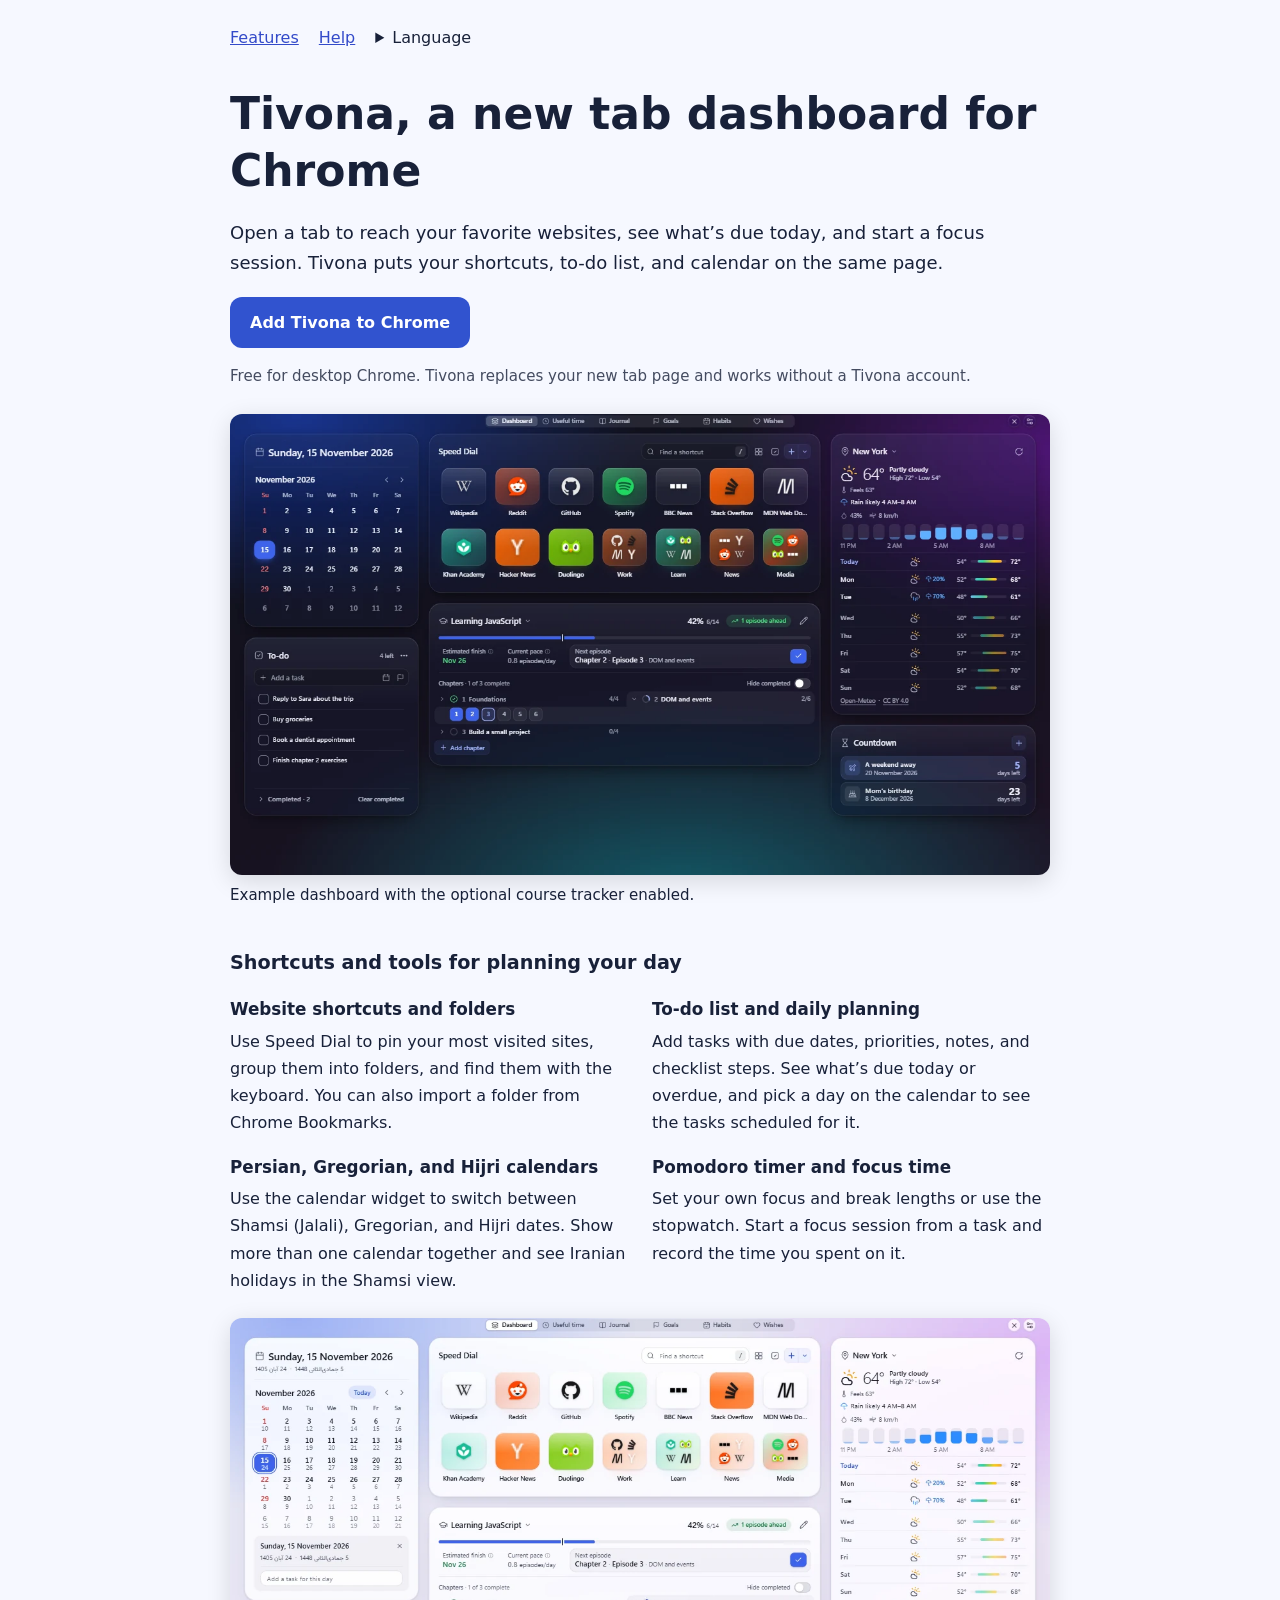
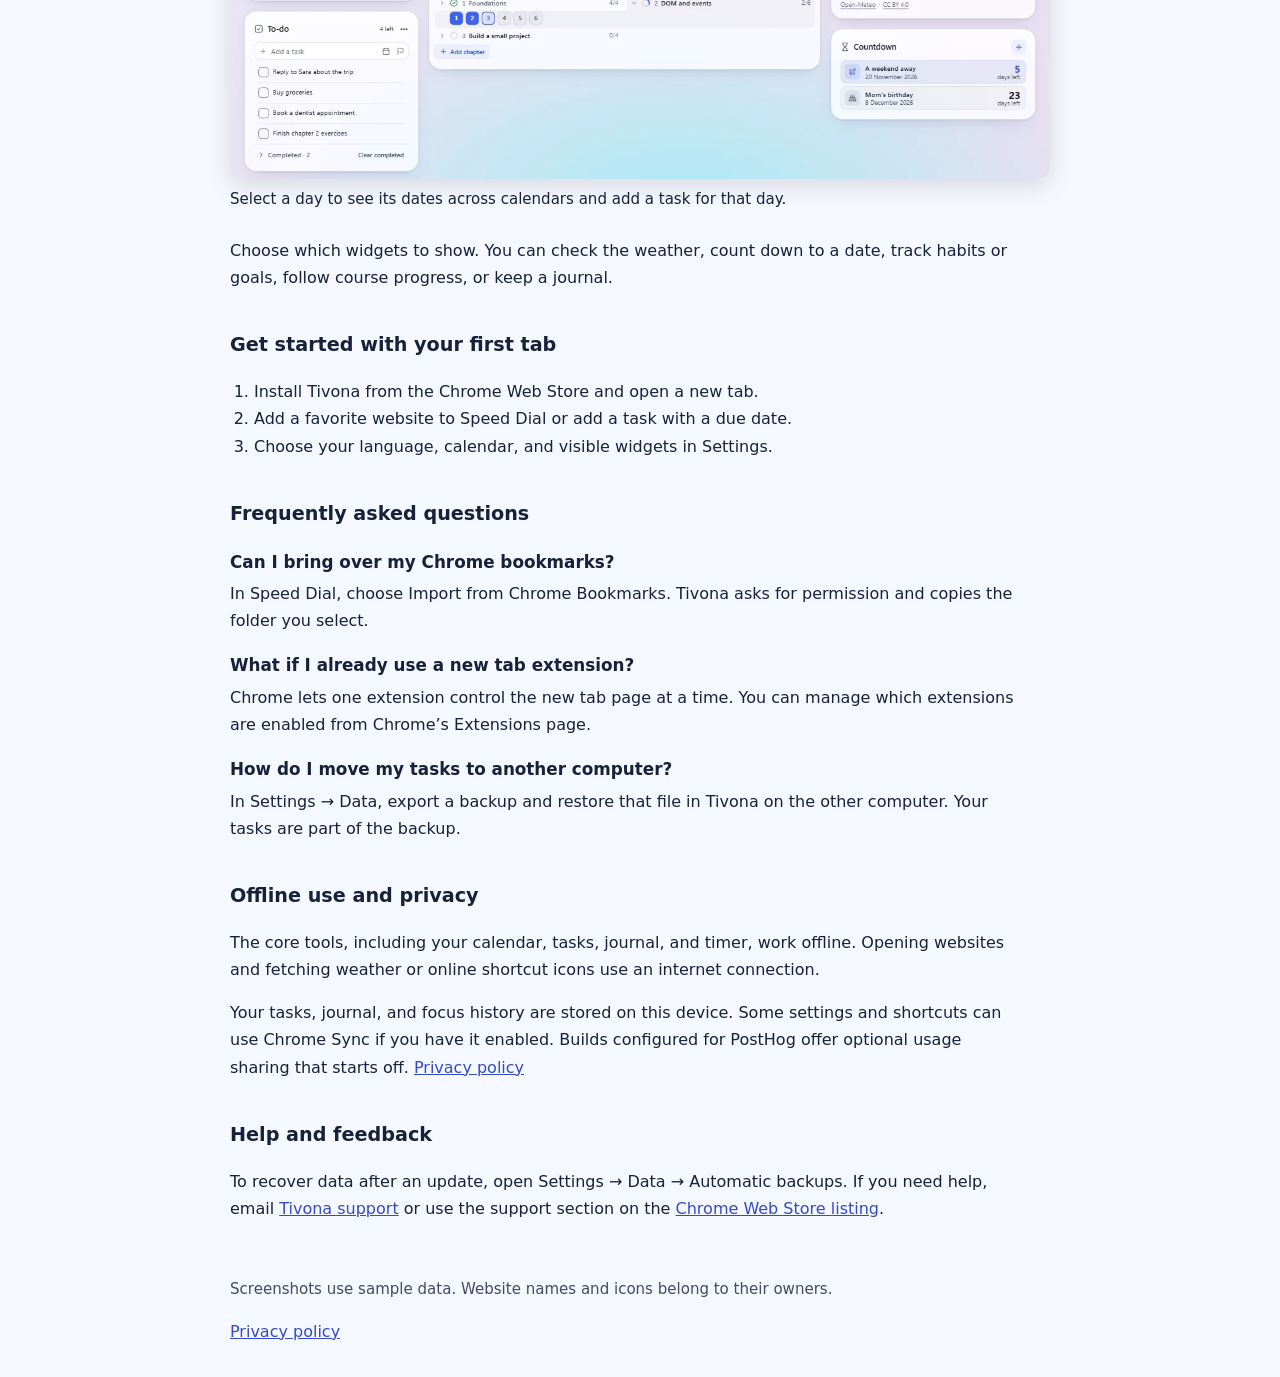
==== commit 31aff107: "Add files via upload" ====
--- a/index.html
+++ b/index.html
@@ -1,5 +1,6 @@
 <!doctype html>
-<html lang="en">
+<html lang="en" dir="ltr">
+<!-- Generated by npm run site from scripts/site-copy/. -->
 <head>
   <meta charset="utf-8">
   <meta name="viewport" content="width=device-width, initial-scale=1">
@@ -8,6 +9,13 @@
   <link rel="canonical" href="https://sakha1370.github.io/dial/">
   <link rel="alternate" hreflang="en" href="https://sakha1370.github.io/dial/">
   <link rel="alternate" hreflang="fa" href="https://sakha1370.github.io/dial/fa/">
+  <link rel="alternate" hreflang="es" href="https://sakha1370.github.io/dial/es/">
+  <link rel="alternate" hreflang="pt-BR" href="https://sakha1370.github.io/dial/pt-br/">
+  <link rel="alternate" hreflang="de" href="https://sakha1370.github.io/dial/de/">
+  <link rel="alternate" hreflang="tr" href="https://sakha1370.github.io/dial/tr/">
+  <link rel="alternate" hreflang="ar" href="https://sakha1370.github.io/dial/ar/">
+  <link rel="alternate" hreflang="ru" href="https://sakha1370.github.io/dial/ru/">
+  <link rel="alternate" hreflang="zh-Hans" href="https://sakha1370.github.io/dial/zh-hans/">
   <link rel="alternate" hreflang="x-default" href="https://sakha1370.github.io/dial/">
   <meta property="og:type" content="website">
   <meta property="og:site_name" content="Tivona">
@@ -16,24 +24,30 @@
   <meta property="og:description" content="Open a Chrome tab to find your site shortcuts, today’s tasks, calendar, and Pomodoro timer.">
   <meta property="og:url" content="https://sakha1370.github.io/dial/">
   <meta property="og:image" content="https://sakha1370.github.io/dial/assets/en/dashboard.webp">
-  <meta property="og:image:alt" content="Tivona’s Chrome dashboard with shortcut tiles, a monthly calendar, and a to-do list">
+  <meta property="og:image:width" content="1280">
+  <meta property="og:image:height" content="720">
+  <meta property="og:image:alt" content="Tivona’s Chrome dashboard with shortcut tiles and folders, a monthly calendar, a to-do list, and a weather forecast">
   <meta name="twitter:card" content="summary_large_image">
   <link rel="icon" type="image/png" href="assets/tivona-icon.png">
   <link rel="stylesheet" href="help.css">
   <link rel="stylesheet" href="landing.css">
   <script type="application/ld+json">
-  {
-    "@context": "https://schema.org",
-    "@type": "SoftwareApplication",
-    "name": "Tivona",
-    "url": "https://sakha1370.github.io/dial/",
-    "description": "A Chrome new tab dashboard with website shortcuts, a to-do list, a calendar with Persian dates, and a Pomodoro timer.",
-    "applicationCategory": "ProductivityApplication",
-    "softwareRequirements": "Google Chrome 109 or later",
-    "installUrl": "https://chromewebstore.google.com/detail/aeoijkdjmndfjkkalijcjafcmhmloemh",
-    "image": "https://sakha1370.github.io/dial/assets/en/dashboard.webp",
-    "offers": { "@type": "Offer", "price": 0, "priceCurrency": "USD" }
+{
+  "@context": "https://schema.org",
+  "@type": "SoftwareApplication",
+  "name": "Tivona",
+  "url": "https://sakha1370.github.io/dial/",
+  "description": "Plan your day in every Chrome new tab. Tivona brings together website shortcuts, a to-do list, a calendar with Persian dates, and a Pomodoro timer.",
+  "applicationCategory": "ProductivityApplication",
+  "softwareRequirements": "Chrome ≥ 109",
+  "installUrl": "https://chromewebstore.google.com/detail/aeoijkdjmndfjkkalijcjafcmhmloemh",
+  "image": "https://sakha1370.github.io/dial/assets/en/dashboard.webp",
+  "offers": {
+    "@type": "Offer",
+    "price": 0,
+    "priceCurrency": "USD"
   }
+}
   </script>
 </head>
 <body>
@@ -42,7 +56,20 @@
     <nav aria-label="Site navigation">
       <a href="#features">Features</a>
       <a href="#help">Help</a>
-      <a href="fa/" hreflang="fa" lang="fa" dir="rtl">فارسی</a>
+      <details class="language-picker">
+        <summary>Language</summary>
+        <ul class="language-links">
+          <li><a href="./" hreflang="en" lang="en" dir="ltr" aria-current="page">English</a></li>
+          <li><a href="fa/" hreflang="fa" lang="fa" dir="rtl">فارسی</a></li>
+          <li><a href="es/" hreflang="es" lang="es" dir="ltr">Español</a></li>
+          <li><a href="pt-br/" hreflang="pt-BR" lang="pt-BR" dir="ltr">Português do Brasil</a></li>
+          <li><a href="de/" hreflang="de" lang="de" dir="ltr">Deutsch</a></li>
+          <li><a href="tr/" hreflang="tr" lang="tr" dir="ltr">Türkçe</a></li>
+          <li><a href="ar/" hreflang="ar" lang="ar" dir="rtl">العربية</a></li>
+          <li><a href="ru/" hreflang="ru" lang="ru" dir="ltr">Русский</a></li>
+          <li><a href="zh-hans/" hreflang="zh-Hans" lang="zh-Hans" dir="ltr">简体中文</a></li>
+        </ul>
+      </details>
     </nav>
   </header>
   <main id="main" class="landing" tabindex="-1">
@@ -52,7 +79,7 @@
       <p><a class="cta" id="install" href="https://chromewebstore.google.com/detail/aeoijkdjmndfjkkalijcjafcmhmloemh?hl=en&amp;utm_source=tivona_site&amp;utm_medium=referral&amp;utm_campaign=homepage&amp;utm_content=en">Add Tivona to Chrome</a></p>
       <p class="muted">Free for desktop Chrome. Tivona replaces your new tab page and works without a Tivona account.</p>
       <figure class="preview">
-        <img src="assets/en/dashboard.webp" srcset="assets/en/dashboard-640.webp 640w, assets/en/dashboard.webp 1280w" sizes="(max-width: 900px) calc(100vw - 48px), 820px" width="1280" height="720" fetchpriority="high" decoding="async" alt="Tivona’s Chrome dashboard with shortcut tiles and folders, a monthly calendar, a to-do list, and a weather forecast">
+        <img src="assets/en/dashboard.webp" srcset="assets/en/dashboard-640.webp 640w, assets/en/dashboard.webp 1280w" sizes="(max-width: 868px) calc(100vw - 48px), 820px" width="1280" height="720" fetchpriority="high" decoding="async" alt="Tivona’s Chrome dashboard with shortcut tiles and folders, a monthly calendar, a to-do list, and a weather forecast">
         <figcaption>Example dashboard with the optional course tracker enabled.</figcaption>
       </figure>
     </div>
@@ -78,10 +105,10 @@
         </div>
       </div>
       <figure class="preview">
-        <img src="assets/en/calendars.webp" srcset="assets/en/calendars-640.webp 640w, assets/en/calendars.webp 1280w" sizes="(max-width: 900px) calc(100vw - 48px), 820px" width="1280" height="720" loading="lazy" decoding="async" alt="A selected day in Tivona’s calendar showing its Gregorian, Shamsi, and Hijri dates and an option to add a task">
+        <img src="assets/en/calendars.webp" srcset="assets/en/calendars-640.webp 640w, assets/en/calendars.webp 1280w" sizes="(max-width: 868px) calc(100vw - 48px), 820px" width="1280" height="720" loading="lazy" decoding="async" alt="A selected day in Tivona’s calendar showing its Gregorian, Shamsi, and Hijri dates and an option to add a task">
         <figcaption>Select a day to see its dates across calendars and add a task for that day.</figcaption>
       </figure>
-      <p>Customize which widgets you see. You can check the weather, count down to a date, track habits or goals, follow course progress, or keep a journal.</p>
+      <p>Choose which widgets to show. You can check the weather, count down to a date, track habits or goals, follow course progress, or keep a journal.</p>
     </section>
 
     <section aria-labelledby="getting-started">
@@ -93,10 +120,26 @@
       </ol>
     </section>
 
+    <section class="faq" aria-labelledby="faq">
+      <h2 id="faq">Frequently asked questions</h2>
+        <div>
+          <h3>Can I bring over my Chrome bookmarks?</h3>
+          <p>In Speed Dial, choose Import from Chrome Bookmarks. Tivona asks for permission and copies the folder you select.</p>
+        </div>
+        <div>
+          <h3>What if I already use a new tab extension?</h3>
+          <p>Chrome lets one extension control the new tab page at a time. You can manage which extensions are enabled from Chrome’s Extensions page.</p>
+        </div>
+        <div>
+          <h3>How do I move my tasks to another computer?</h3>
+          <p>In Settings → Data, export a backup and restore that file in Tivona on the other computer. Your tasks are part of the backup.</p>
+        </div>
+    </section>
+
     <section aria-labelledby="privacy">
       <h2 id="privacy">Offline use and privacy</h2>
       <p>The core tools, including your calendar, tasks, journal, and timer, work offline. Opening websites and fetching weather or online shortcut icons use an internet connection.</p>
-      <p>Your tasks, journal, and focus history are stored on this device. Some settings and shortcuts can use Chrome Sync if you have it enabled. Builds configured for PostHog offer optional usage sharing that starts off. See the <a href="privacy.html">privacy policy</a> for details and controls.</p>
+      <p>Your tasks, journal, and focus history are stored on this device. Some settings and shortcuts can use Chrome Sync if you have it enabled. Builds configured for PostHog offer optional usage sharing that starts off. <a href="privacy.html" hreflang="en">Privacy policy</a></p>
     </section>
 
     <section aria-labelledby="help">
@@ -106,7 +149,7 @@
   </main>
   <footer class="site-footer">
     <p class="muted">Screenshots use sample data. Website names and icons belong to their owners.</p>
-    <a href="privacy.html">Privacy policy</a>
+    <a href="privacy.html" hreflang="en">Privacy policy</a>
   </footer>
 </body>
 </html>
--- a/landing.css
+++ b/landing.css
@@ -9,8 +9,37 @@
 }
 
 .site-header { padding-block-start: 18px; }
-.site-header nav { gap: 8px 20px; }
+.site-header nav { position: relative; align-items: center; gap: 8px 20px; }
 .site-header a { display: inline-block; padding-block: 6px; }
+.language-picker summary { padding-block: 6px; cursor: pointer; }
+.language-links {
+  position: absolute;
+  inset-block-start: 100%;
+  inset-inline-end: 0;
+  z-index: 2;
+  box-sizing: border-box;
+  width: min(19rem, 100%);
+  margin: 0;
+  padding: 8px;
+  border: 1px solid light-dark(#a6aec5, #6b7796);
+  border-radius: 12px;
+  background: light-dark(#fff, #1d2436);
+  box-shadow: 0 6px 24px #0002;
+  list-style: none;
+}
+.language-picker[open] .language-links {
+  display: grid;
+  grid-template-columns: repeat(2, minmax(0, 1fr));
+  gap: 2px;
+}
+.language-links a {
+  display: block;
+  padding-inline: 8px;
+  border-radius: 6px;
+  overflow-wrap: anywhere;
+}
+.language-links a[aria-current="page"] { font-weight: 700; }
+
 .landing { margin-block: 0; padding-block: 8px 24px; }
 .site-footer { padding-block: 0 32px; }
 
@@ -57,6 +86,8 @@
 }
 .features h3 { font-size: 1.05rem; margin-block: 0 4px; }
 .features p { margin: 0; }
+.faq h3 { font-size: 1.05rem; margin-block-end: 4px; }
+.faq p { margin-block-start: 0; }
 .landing ol { padding-inline-start: 24px; }
 
 @media (max-width: 600px) {
